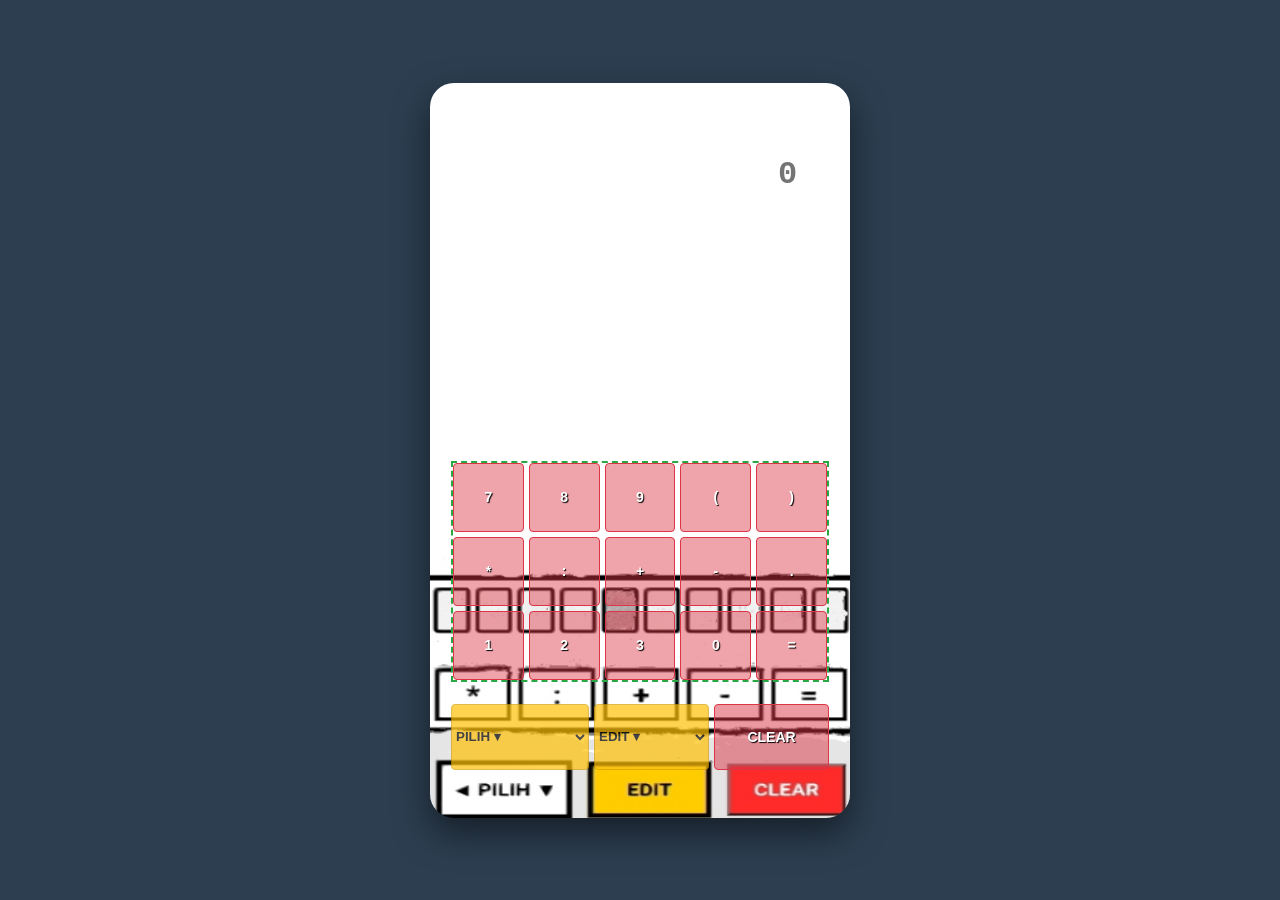
==== index.html @ f22e49b4 "Update index.html" ====
<!DOCTYPE html>
<html lang="id">
<head>
    <meta charset="UTF-8">
    <meta name="viewport" content="width=device-width, initial-scale=1.0">
    <title>Kalkulator Kustom Pas Gambar</title>
    <!-- Library Math.js untuk pemrosesan turunan rumus matematika -->
    <script src="https://cloudflare.com"></script>
    <style>
        * { box-sizing: border-box; margin: 0; padding: 0; }
        
        body { 
            font-family: Arial, sans-serif;
            background-color: #2c3e50; 
            display: flex;
            justify-content: center;
            align-items: center;
            min-height: 100vh;
            padding: 10px;
        }

        /* Wadah Utama Kalkulator - Mengunci Ukuran Gambar agar Stabil */
        .calculator-frame { 
            position: relative;
            width: 100%;
            max-width: 420px; 
            aspect-ratio: 4 / 7; 
            background-image: url('Folder/gambar/bodykal.jpg'); 
            background-size: 100% 100%;
            background-position: center;
            background-repeat: no-repeat;
            border-radius: 24px;
            box-shadow: 0 15px 35px rgba(0,0,0,0.5);
            overflow: hidden;
        }

        /* LAYAR DIGITAL TRANSPARAN (Warna biru dihilangkan, menyatu dengan layar gambar) */
        .screen-overlay { 
            position: absolute;
            top: 5.5%;  /* Sesuaikan persen ini jika teks angka kurang naik/turun */
            left: 9%;   /* Sesuaikan persen ini jika teks angka kurang geser kiri/kanan */
            width: 82%;      
            height: 14%;     
            background: transparent; /* Layar buatan hilang, menggunakan layar gambar asli */
            padding: 15px;
            display: flex;
            align-items: center;
            border: none; /* Menghapus garis bingkai buatan */
        }
        
        .display-input {
            width: 100%;
            border: none;
            background: transparent;
            font-family: 'Courier New', monospace;
            font-size: 32px; 
            font-weight: bold;
            text-align: right;
            color: #333; /* Warna teks gelap agar terbaca di layar putih gambar */
            outline: none;
        }

        /* AREA GRID TOMBOL KOTAK HITAM (Disesuaikan agar turun pas ke area tombol gambar) */
        .buttons-grid-overlay {
            position: absolute;
            top: 51.5%; /* Menggeser area tombol agar pas dengan kotak hitam di gambar */
            left: 5%;        
            width: 90%;      
            height: 30%;     
            display: grid;
            grid-template-columns: repeat(5, 1fr); 
            gap: 5px;        
            border: 2px dashed #28a745; /* Garis pandu hijau luar */
        }

        /* AREA 3 TOMBOL MENU UTAMA DI PALING BAWAH (Pilih, Edit, Clear) */
        .bottom-menu-overlay {
            position: absolute;
            top: 84.5%; /* Menyelaraskan dengan tombol PILIH/EDIT/CLEAR di gambar */
            left: 5%;
            width: 90%;
            height: 9%;
            display: grid;
            grid-template-columns: 1.2fr 1fr 1fr; 
            gap: 5px;
        }

        /* Gaya Tombol Warna Merah Pembantu Koreksi */
        .invisible-btn {
            background: rgba(220, 53, 69, 0.45); 
            border: 1px solid #dc3545;
            border-radius: 4px;
            cursor: pointer;
            outline: none;
            color: white;
            font-size: 14px;
            font-weight: bold;
            display: flex;
            justify-content: center;
            align-items: center;
            text-shadow: 1px 1px 1px #000;
        }
        .invisible-btn:active { background: rgba(220, 53, 69, 0.75); }

        /* Gaya Khusus Dropdown Menu Kuning Pembantu Koreksi */
        .dropdown-wrapper {
            position: relative;
            width: 100%;
            height: 100%;
        }
        .dropdown-wrapper select {
            position: absolute;
            top: 0; left: 0; width: 100%; height: 100%;
            opacity: 0.7; 
            background: #ffc107;
            border: 1px solid #d39e00;
            font-weight: bold;
            cursor: pointer;
            border-radius: 4px;
        }
    </style>
</head>
<body>

<div class="calculator-frame">
    
    <!-- Layar Digital Transparan -->
    <div class="screen-overlay">
        <input type="text" id="mainDisplay" class="display-input" placeholder="0" readonly>
    </div>

    <!-- Kisi Tombol 3 Baris Atas Gambar -->
    <div class="buttons-grid-overlay">
        <!-- Baris Fisik 1 -->
        <button class="invisible-btn" onclick="tekanKunci('7')">7</button>
        <button class="invisible-btn" onclick="tekanKunci('8')">8</button>
        <button class="invisible-btn" onclick="tekanKunci('9')">9</button>
        <button class="invisible-btn" onclick="tekanKunci('(')">(</button>
        <button class="invisible-btn" onclick="tekanKunci(')')">)</button>

        <!-- Baris Fisik 2 -->
        <button class="invisible-btn" onclick="tekanKunci('*')">*</button>
        <button class="invisible-btn" onclick="tekanKunci('/')">:</button>
        <button class="invisible-btn" onclick="tekanKunci('+')">+</button>
        <button class="invisible-btn" onclick="tekanKunci('-')">-</button>
        <button class="invisible-btn" onclick="tekanKunci('.')">.</button>

        <!-- Baris Fisik 3 -->
        <button class="invisible-btn" onclick="tekanKunci('1')">1</button>
        <button class="invisible-btn" onclick="tekanKunci('2')">2</button>
        <button class="invisible-btn" onclick="tekanKunci('3')">3</button>
        <button class="invisible-btn" onclick="tekanKunci('0')">0</button>
        <button class="invisible-btn" onclick="hitungSamaDengan()">=</button>
    </div>

    <!-- Area Menu Bawah (PILIH, EDIT, CLEAR) -->
    <div class="bottom-menu-overlay">
        
        <!-- Dropdown Pilih Anak -->
        <div class="dropdown-wrapper">
            <select id="pilihAnak" onchange="inputDropdown(this.value, 'anak')">
                <option value="">PILIH ▾</option>
                <option value="x">x</option>
                <option value="a">a</option>
                <option value="b">b</option>
                <option value="c">c</option>
                <option value="d">d</option>
                <option value="g">g</option>
            </select>
        </div>

        <!-- Dropdown Edit (Simbol Khusus & Rekam) -->
        <div class="dropdown-wrapper">
            <select id="pilihSimbol" onchange="inputDropdown(this.value, 'simbol')">
                <option value="">EDIT ▾</option>
                <option value="[">[</option>
                <option value="]">]</option>
                <option value="^">^</option>
                <option value="%">%</option>
                <option value="Σ">Σ</option>
                <option value="RKM_ON">🔴 Rekam ON</option>
                <option value="RKM_OFF">⚪ Rekam OFF</option>
                <option value="LIHAT_RWT">📜 Riwayat</option>
            </select>
        </div>

        <!-- Tombol Clear -->
        <button class="invisible-btn" style="background: rgba(220,53,69,0.5);" onclick="hapusLayar()">CLEAR</button>

    </div>
</div>

<script>
    const display = document.getElementById('mainDisplay');
    let rekamStatus = true; 
    let riwayatMemori = [];
    let riwayatIndeks = 0;

    function tekanKunci(karakter) {
        if (display.getAttribute('data-hasil') === 'true') {
            display.value = '';
            display.removeAttribute('data-hasil');
        }
        if (display.value === "0") display.value = "";
        display.value += karakter;
        
        if (rekamStatus && !riwayatMemori.includes(display.value)) {
            riwayatMemori.push(display.value);
        }
    }

    function inputDropdown(val, tipe) {
        if (!val) return;

        if (val === "RKM_ON") {
            rekamStatus = true;
        } else if (val === "RKM_OFF") {
            rekamStatus = false;
        } else if (val === "LIHAT_RWT") {
            muatRiwayatCepat();
        } else {
            let nilaiReal = val;
            if (val === '[') nilaiReal = '(';
            if (val === ']') nilaiReal = ')';
            
            if (display.value === "0") display.value = "";
            display.value += nilaiReal;
            
            if (rekamStatus && !riwayatMemori.includes(display.value)) {
                riwayatMemori.push(display.value);
            }
        }
        document.getElementById(tipe === 'anak' ? 'pilihAnak' : 'pilihSimbol').selectedIndex = 0;
    }

    function muatRiwayatCepat() {
        if (riwayatMemori.length === 0) return;
        display.value = riwayatMemori[riwayatIndeks];
        display.removeAttribute('data-hasil');
        riwayatIndeks = (riwayatIndeks + 1) % riwayatMemori.length;
    }

    function hapusLayar() {
        display.value = "0";
        display.removeAttribute('data-hasil');
    }

    function hitungSamaDengan() {
        const rumus = display.value;
        if (!rumus || rumus === "0") return;
        try {
            const hasilTurunan = math.derivative(rumus, 'x');
            display.value = hasilTurunan.toString();
            display.setAttribute('data-hasil', 'true');
        } catch (err) {
            display.value = "Error";
            display.setAttribute('data-hasil', 'true');
        }
    }
</script>
</body>
</html>
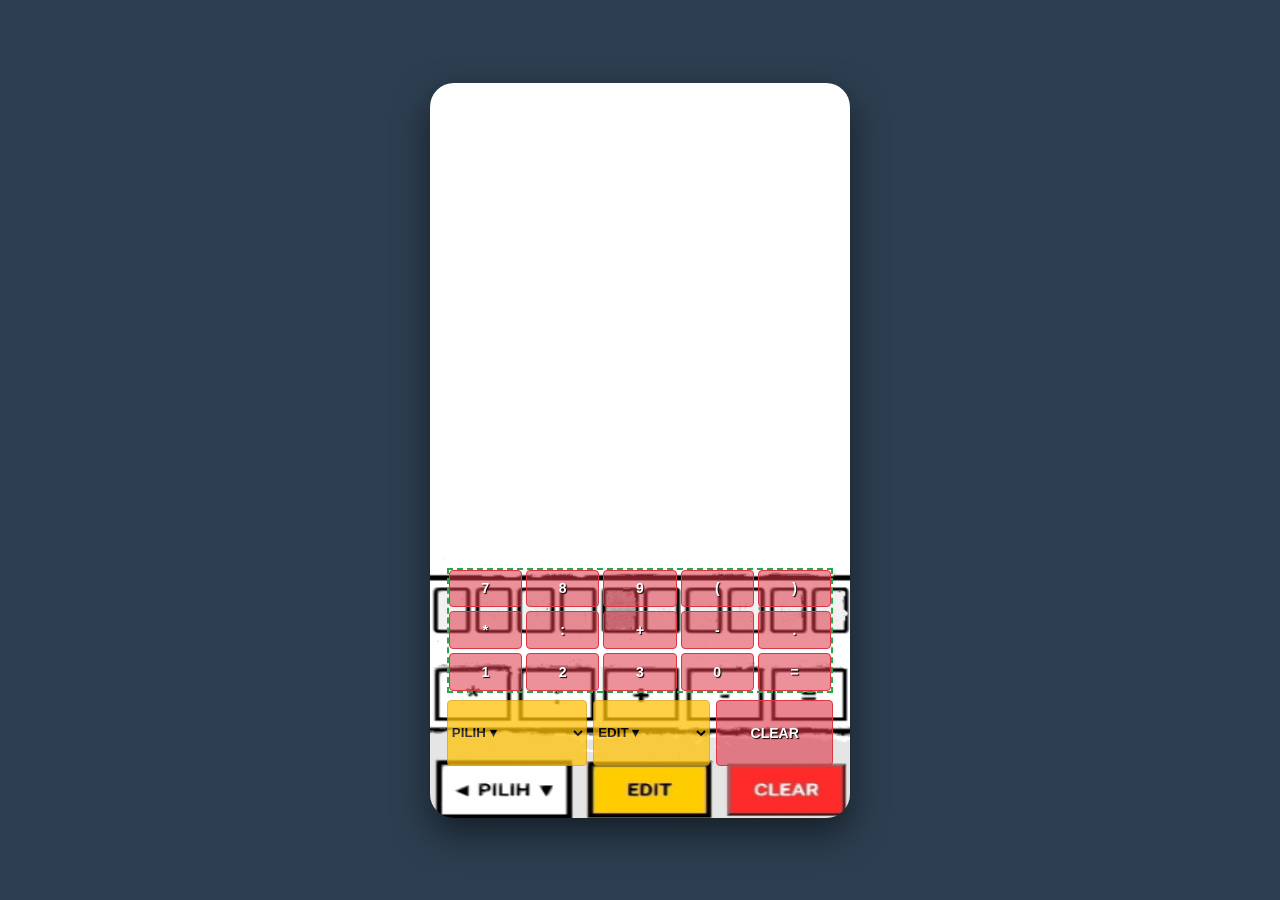
==== commit 7115dbd0: "Update index.html" ====
--- a/index.html
+++ b/index.html
@@ -34,18 +34,18 @@
             overflow: hidden;
         }
 
-        /* LAYAR DIGITAL TRANSPARAN (Warna biru dihilangkan, menyatu dengan layar gambar) */
+        /* LAYAR DIGITAL TRANSPARAN (Tanpa latar warna, tanpa angka nol bawaan) */
         .screen-overlay { 
             position: absolute;
-            top: 5.5%;  /* Sesuaikan persen ini jika teks angka kurang naik/turun */
-            left: 9%;   /* Sesuaikan persen ini jika teks angka kurang geser kiri/kanan */
+            top: 5.5%;  /* Geser naik turun posisi teks di dalam layar gambar */
+            left: 9%;   
             width: 82%;      
             height: 14%;     
-            background: transparent; /* Layar buatan hilang, menggunakan layar gambar asli */
+            background: transparent; 
             padding: 15px;
             display: flex;
             align-items: center;
-            border: none; /* Menghapus garis bingkai buatan */
+            border: none; 
         }
         
         .display-input {
@@ -56,38 +56,38 @@
             font-size: 32px; 
             font-weight: bold;
             text-align: right;
-            color: #333; /* Warna teks gelap agar terbaca di layar putih gambar */
+            color: #333; 
             outline: none;
         }
 
-        /* AREA GRID TOMBOL KOTAK HITAM (Disesuaikan agar turun pas ke area tombol gambar) */
+        /* PERBAIKAN GRID: Diberi margin-top besar agar terdorong pas ke area tombol hitam gambar */
         .buttons-grid-overlay {
             position: absolute;
-            top: 51.5%; /* Menggeser area tombol agar pas dengan kotak hitam di gambar */
-            left: 5%;        
-            width: 90%;      
-            height: 30%;     
+            top: 66%; /* Menurunkan drastis posisi tombol merah agar masuk ke tombol hitam gambar */
+            left: 4%;        
+            width: 92%;      
+            height: 17%; /* Menyesuaikan tinggi area 3 baris tombol hitam gambar */     
             display: grid;
             grid-template-columns: repeat(5, 1fr); 
-            gap: 5px;        
+            gap: 4px;        
             border: 2px dashed #28a745; /* Garis pandu hijau luar */
         }
 
         /* AREA 3 TOMBOL MENU UTAMA DI PALING BAWAH (Pilih, Edit, Clear) */
         .bottom-menu-overlay {
             position: absolute;
-            top: 84.5%; /* Menyelaraskan dengan tombol PILIH/EDIT/CLEAR di gambar */
-            left: 5%;
-            width: 90%;
+            top: 84%; /* Disesuaikan agar pas menimpa tombol kuning PILIH, EDIT, CLEAR */
+            left: 4%;
+            width: 92%;
             height: 9%;
             display: grid;
             grid-template-columns: 1.2fr 1fr 1fr; 
-            gap: 5px;
+            gap: 6px;
         }
 
         /* Gaya Tombol Warna Merah Pembantu Koreksi */
         .invisible-btn {
-            background: rgba(220, 53, 69, 0.45); 
+            background: rgba(220, 53, 69, 0.55); 
             border: 1px solid #dc3545;
             border-radius: 4px;
             cursor: pointer;
@@ -100,7 +100,7 @@
             align-items: center;
             text-shadow: 1px 1px 1px #000;
         }
-        .invisible-btn:active { background: rgba(220, 53, 69, 0.75); }
+        .invisible-btn:active { background: rgba(220, 53, 69, 0.85); }
 
         /* Gaya Khusus Dropdown Menu Kuning Pembantu Koreksi */
         .dropdown-wrapper {
@@ -111,7 +111,7 @@
         .dropdown-wrapper select {
             position: absolute;
             top: 0; left: 0; width: 100%; height: 100%;
-            opacity: 0.7; 
+            opacity: 0.75; 
             background: #ffc107;
             border: 1px solid #d39e00;
             font-weight: bold;
@@ -126,26 +126,27 @@
     
     <!-- Layar Digital Transparan -->
     <div class="screen-overlay">
-        <input type="text" id="mainDisplay" class="display-input" placeholder="0" readonly>
+        <!-- Placeholder dikosongkan agar tidak memunculkan angka nol di awal -->
+        <input type="text" id="mainDisplay" class="display-input" placeholder="" readonly>
     </div>
 
     <!-- Kisi Tombol 3 Baris Atas Gambar -->
     <div class="buttons-grid-overlay">
-        <!-- Baris Fisik 1 -->
+        <!-- Baris Fisik 1 (Menimpa kotak kosong paling atas di gambar) -->
         <button class="invisible-btn" onclick="tekanKunci('7')">7</button>
         <button class="invisible-btn" onclick="tekanKunci('8')">8</button>
         <button class="invisible-btn" onclick="tekanKunci('9')">9</button>
         <button class="invisible-btn" onclick="tekanKunci('(')">(</button>
         <button class="invisible-btn" onclick="tekanKunci(')')">)</button>
 
-        <!-- Baris Fisik 2 -->
+        <!-- Baris Fisik 2 (Menimpa kotak bertanda *, :, +, - di gambar) -->
         <button class="invisible-btn" onclick="tekanKunci('*')">*</button>
         <button class="invisible-btn" onclick="tekanKunci('/')">:</button>
         <button class="invisible-btn" onclick="tekanKunci('+')">+</button>
         <button class="invisible-btn" onclick="tekanKunci('-')">-</button>
         <button class="invisible-btn" onclick="tekanKunci('.')">.</button>
 
-        <!-- Baris Fisik 3 -->
+        <!-- Baris Fisik 3 (Menimpa kotak angka 1, 2, 3, 0, = di gambar) -->
         <button class="invisible-btn" onclick="tekanKunci('1')">1</button>
         <button class="invisible-btn" onclick="tekanKunci('2')">2</button>
         <button class="invisible-btn" onclick="tekanKunci('3')">3</button>
@@ -185,7 +186,7 @@
         </div>
 
         <!-- Tombol Clear -->
-        <button class="invisible-btn" style="background: rgba(220,53,69,0.5);" onclick="hapusLayar()">CLEAR</button>
+        <button class="invisible-btn" style="background: rgba(220,53,69,0.6);" onclick="hapusLayar()">CLEAR</button>
 
     </div>
 </div>
@@ -201,7 +202,6 @@
             display.value = '';
             display.removeAttribute('data-hasil');
         }
-        if (display.value === "0") display.value = "";
         display.value += karakter;
         
         if (rekamStatus && !riwayatMemori.includes(display.value)) {
@@ -223,7 +223,6 @@
             if (val === '[') nilaiReal = '(';
             if (val === ']') nilaiReal = ')';
             
-            if (display.value === "0") display.value = "";
             display.value += nilaiReal;
             
             if (rekamStatus && !riwayatMemori.includes(display.value)) {
@@ -241,13 +240,13 @@
     }
 
     function hapusLayar() {
-        display.value = "0";
+        display.value = "";
         display.removeAttribute('data-hasil');
     }
 
     function hitungSamaDengan() {
         const rumus = display.value;
-        if (!rumus || rumus === "0") return;
+        if (!rumus) return;
         try {
             const hasilTurunan = math.derivative(rumus, 'x');
             display.value = hasilTurunan.toString();
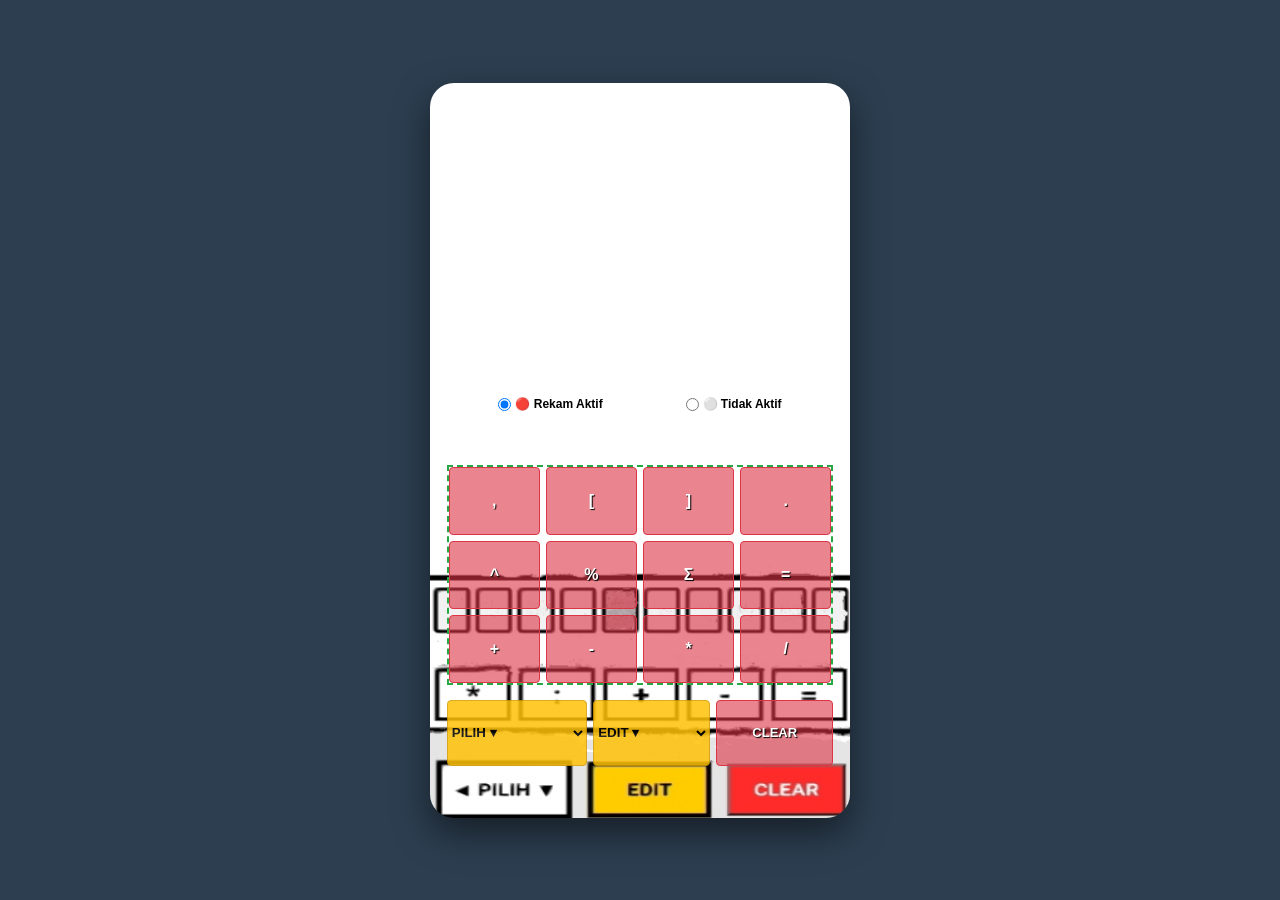
==== commit 0898687f: "Update index.html" ====
--- a/index.html
+++ b/index.html
@@ -3,9 +3,7 @@
 <head>
     <meta charset="UTF-8">
     <meta name="viewport" content="width=device-width, initial-scale=1.0">
-    <title>Kalkulator Kustom Pas Gambar</title>
-    <!-- Library Math.js untuk pemrosesan turunan rumus matematika -->
-    <script src="https://cloudflare.com"></script>
+    <title>Kalkulator Kustom Rumus Logika</title>
     <style>
         * { box-sizing: border-box; margin: 0; padding: 0; }
         
@@ -19,7 +17,7 @@
             padding: 10px;
         }
 
-        /* Wadah Utama Kalkulator - Mengunci Ukuran Gambar agar Stabil */
+        /* Wadah Utama Kalkulator - Mengunci Ukuran Gambar */
         .calculator-frame { 
             position: relative;
             width: 100%;
@@ -34,10 +32,10 @@
             overflow: hidden;
         }
 
-        /* LAYAR DIGITAL TRANSPARAN (Tanpa latar warna, tanpa angka nol bawaan) */
+        /* LAYAR DIGITAL TRANSPARAN (Tanpa angka nol bawaan) */
         .screen-overlay { 
             position: absolute;
-            top: 5.5%;  /* Geser naik turun posisi teks di dalam layar gambar */
+            top: 5.5%;  
             left: 9%;   
             width: 82%;      
             height: 14%;     
@@ -60,23 +58,39 @@
             outline: none;
         }
 
-        /* PERBAIKAN GRID: Diberi margin-top besar agar terdorong pas ke area tombol hitam gambar */
+        /* LOGIKA RADIO RECORD (Ditempatkan di ruang kosong tengah gambar) */
+        .record-panel {
+            position: absolute;
+            top: 42%;
+            left: 5%;
+            width: 90%;
+            display: flex;
+            justify-content: space-around;
+            background: rgba(255, 255, 255, 0.8);
+            padding: 6px;
+            border-radius: 6px;
+            font-size: 12px;
+            font-weight: bold;
+        }
+        .record-panel label { cursor: pointer; display: flex; align-items: center; gap: 4px; }
+
+        /* AREA GRID 3 BARIS TOMBOL FISIK (Hanya berisi Simbol Anak sesuai chat pertama Anda) */
         .buttons-grid-overlay {
             position: absolute;
-            top: 66%; /* Menurunkan drastis posisi tombol merah agar masuk ke tombol hitam gambar */
+            top: 52%; 
             left: 4%;        
             width: 92%;      
-            height: 17%; /* Menyesuaikan tinggi area 3 baris tombol hitam gambar */     
+            height: 30%;     
             display: grid;
-            grid-template-columns: repeat(5, 1fr); 
-            gap: 4px;        
-            border: 2px dashed #28a745; /* Garis pandu hijau luar */
-        }
-
-        /* AREA 3 TOMBOL MENU UTAMA DI PALING BAWAH (Pilih, Edit, Clear) */
+            grid-template-columns: repeat(4, 1fr); /* Diatur 4 kolom agar pas kotak gambar */
+            gap: 6px;        
+            border: 2px dashed #28a745; 
+        }
+
+        /* AREA 3 TOMBOL MENU UTAMA DI PALING BAWAH */
         .bottom-menu-overlay {
             position: absolute;
-            top: 84%; /* Disesuaikan agar pas menimpa tombol kuning PILIH, EDIT, CLEAR */
+            top: 84%; 
             left: 4%;
             width: 92%;
             height: 9%;
@@ -87,20 +101,20 @@
 
         /* Gaya Tombol Warna Merah Pembantu Koreksi */
         .invisible-btn {
-            background: rgba(220, 53, 69, 0.55); 
+            background: rgba(220, 53, 69, 0.6); 
             border: 1px solid #dc3545;
             border-radius: 4px;
             cursor: pointer;
             outline: none;
             color: white;
-            font-size: 14px;
+            font-size: 16px;
             font-weight: bold;
             display: flex;
             justify-content: center;
             align-items: center;
             text-shadow: 1px 1px 1px #000;
         }
-        .invisible-btn:active { background: rgba(220, 53, 69, 0.85); }
+        .invisible-btn:active { background: rgba(220, 53, 69, 0.9); }
 
         /* Gaya Khusus Dropdown Menu Kuning Pembantu Koreksi */
         .dropdown-wrapper {
@@ -111,7 +125,7 @@
         .dropdown-wrapper select {
             position: absolute;
             top: 0; left: 0; width: 100%; height: 100%;
-            opacity: 0.75; 
+            opacity: 0.85; 
             background: #ffc107;
             border: 1px solid #d39e00;
             font-weight: bold;
@@ -126,135 +140,128 @@
     
     <!-- Layar Digital Transparan -->
     <div class="screen-overlay">
-        <!-- Placeholder dikosongkan agar tidak memunculkan angka nol di awal -->
         <input type="text" id="mainDisplay" class="display-input" placeholder="" readonly>
     </div>
 
-    <!-- Kisi Tombol 3 Baris Atas Gambar -->
+    <!-- Panel Radio Rekam Aktif / Tidak -->
+    <div class="record-panel">
+        <label><input type="radio" name="rekamLogika" id="rekamOn" checked> 🔴 Rekam Aktif</label>
+        <label><input type="radio" name="rekamLogika" id="rekamOff"> ⚪ Tidak Aktif</label>
+    </div>
+
+    <!-- Jajaran Tombol Fisik Gambar (Hanya berisi Simbol Anak Anda) -->
     <div class="buttons-grid-overlay">
-        <!-- Baris Fisik 1 (Menimpa kotak kosong paling atas di gambar) -->
-        <button class="invisible-btn" onclick="tekanKunci('7')">7</button>
-        <button class="invisible-btn" onclick="tekanKunci('8')">8</button>
-        <button class="invisible-btn" onclick="tekanKunci('9')">9</button>
-        <button class="invisible-btn" onclick="tekanKunci('(')">(</button>
-        <button class="invisible-btn" onclick="tekanKunci(')')">)</button>
-
-        <!-- Baris Fisik 2 (Menimpa kotak bertanda *, :, +, - di gambar) -->
-        <button class="invisible-btn" onclick="tekanKunci('*')">*</button>
-        <button class="invisible-btn" onclick="tekanKunci('/')">:</button>
+        <!-- Baris Fisik 1 -->
+        <button class="invisible-btn" onclick="tekanKunci(',')">,</button>
+        <button class="invisible-btn" onclick="tekanKunci('[')">[</button>
+        <button class="invisible-btn" onclick="tekanKunci(']')">]</button>
+        <button class="invisible-btn" onclick="tekanKunci('.')">.</button>
+
+        <!-- Baris Fisik 2 -->
+        <button class="invisible-btn" onclick="tekanKunci('^')">^</button>
+        <button class="invisible-btn" onclick="tekanKunci('%')">%</button>
+        <button class="invisible-btn" onclick="tekanKunci('Σ')">Σ</button>
+        <button class="invisible-btn" onclick="tekanKunci('=')">=</button>
+
+        <!-- Baris Fisik 3 (Kosong/Bisa diisi operator tambahan jika dibutuhkan nanti) -->
         <button class="invisible-btn" onclick="tekanKunci('+')">+</button>
         <button class="invisible-btn" onclick="tekanKunci('-')">-</button>
-        <button class="invisible-btn" onclick="tekanKunci('.')">.</button>
-
-        <!-- Baris Fisik 3 (Menimpa kotak angka 1, 2, 3, 0, = di gambar) -->
-        <button class="invisible-btn" onclick="tekanKunci('1')">1</button>
-        <button class="invisible-btn" onclick="tekanKunci('2')">2</button>
-        <button class="invisible-btn" onclick="tekanKunci('3')">3</button>
-        <button class="invisible-btn" onclick="tekanKunci('0')">0</button>
-        <button class="invisible-btn" onclick="hitungSamaDengan()">=</button>
+        <button class="invisible-btn" onclick="tekanKunci('*')">*</button>
+        <button class="invisible-btn" onclick="tekanKunci('/')">/</button>
     </div>
 
     <!-- Area Menu Bawah (PILIH, EDIT, CLEAR) -->
     <div class="bottom-menu-overlay">
         
-        <!-- Dropdown Pilih Anak -->
+        <!-- Dropdown PILIH (Berisi Daftar Variabel Anak Aktif) -->
         <div class="dropdown-wrapper">
             <select id="pilihAnak" onchange="inputDropdown(this.value, 'anak')">
                 <option value="">PILIH ▾</option>
-                <option value="x">x</option>
-                <option value="a">a</option>
-                <option value="b">b</option>
-                <option value="c">c</option>
-                <option value="d">d</option>
-                <option value="g">g</option>
+                <option value="Variabel A">Anak A</option>
+                <option value="Variabel B">Anak B</option>
+                <option value="Variabel C">Anak C</option>
+                <option value="Variabel D">Anak D</option>
+                <option value="Variabel G">Anak G</option>
             </select>
         </div>
 
-        <!-- Dropdown Edit (Simbol Khusus & Rekam) -->
+        <!-- Dropdown EDIT (Berisi Riwayat Aktivitas & Simbol) -->
         <div class="dropdown-wrapper">
             <select id="pilihSimbol" onchange="inputDropdown(this.value, 'simbol')">
                 <option value="">EDIT ▾</option>
-                <option value="[">[</option>
-                <option value="]">]</option>
-                <option value="^">^</option>
-                <option value="%">%</option>
-                <option value="Σ">Σ</option>
-                <option value="RKM_ON">🔴 Rekam ON</option>
-                <option value="RKM_OFF">⚪ Rekam OFF</option>
-                <option value="LIHAT_RWT">📜 Riwayat</option>
+                <!-- Bagian Riwayat internal di dalam dropdown -->
+                <optgroup label="--- RIWAYAT RUMUS ---" id="riwayatGroup">
+                    <option value="">(Belum ada riwayat)</option>
+                </optgroup>
+                <optgroup label="--- SIMBOL LAIN ---">
+                    <option value="[">[</option>
+                    <option value="]">]</option>
+                    <option value="=">=</option>
+                </optgroup>
             </select>
         </div>
 
-        <!-- Tombol Clear -->
-        <button class="invisible-btn" style="background: rgba(220,53,69,0.6);" onclick="hapusLayar()">CLEAR</button>
+        <!-- Tombol Clear (Hanya membersihkan layar lokal, tidak menghapus riwayat) -->
+        <button class="invisible-btn" style="background: rgba(220,53,69,0.6); font-size: 13px;" onclick="hapusLayar()">CLEAR</button>
 
     </div>
 </div>
 
 <script>
     const display = document.getElementById('mainDisplay');
-    let rekamStatus = true; 
+    const rekamOn = document.getElementById('rekamOn');
+    const riwayatGroup = document.getElementById('riwayatGroup');
+    
     let riwayatMemori = [];
-    let riwayatIndeks = 0;
 
     function tekanKunci(karakter) {
-        if (display.getAttribute('data-hasil') === 'true') {
-            display.value = '';
-            display.removeAttribute('data-hasil');
-        }
         display.value += karakter;
-        
-        if (rekamStatus && !riwayatMemori.includes(display.value)) {
-            riwayatMemori.push(display.value);
-        }
+        checkDanSimpanRiwayat();
     }
 
     function inputDropdown(val, tipe) {
         if (!val) return;
 
-        if (val === "RKM_ON") {
-            rekamStatus = true;
-        } else if (val === "RKM_OFF") {
-            rekamStatus = false;
-        } else if (val === "LIHAT_RWT") {
-            muatRiwayatCepat();
+        // Jika yang dipilih adalah data dari panggulan riwayat rumus
+        if (tipe === 'simbol' && riwayatMemori.includes(val)) {
+            display.value = val;
         } else {
-            let nilaiReal = val;
-            if (val === '[') nilaiReal = '(';
-            if (val === ']') nilaiReal = ')';
-            
-            display.value += nilaiReal;
-            
-            if (rekamStatus && !riwayatMemori.includes(display.value)) {
+            // Memasukkan teks variabel anak atau simbol ke layar
+            display.value += val;
+            checkDanSimpanRiwayat();
+        }
+
+        // Reset tampilan dropdown ke teks utama
+        document.getElementById(tipe === 'anak' ? 'pilihAnak' : 'pilihSimbol').selectedIndex = 0;
+    }
+
+    function checkDanSimpanRiwayat() {
+        // Jika Radio "Rekam Aktif" dicentang, masukkan ke dalam memori riwayat dropdown
+        if (rekamOn.checked && display.value.trim() !== "") {
+            if (!riwayatMemori.includes(display.value)) {
                 riwayatMemori.push(display.value);
+                
+                // Perbarui isi list di dalam dropdown EDIT secara langsung
+                perbaruiTampilanRiwayat();
             }
         }
-        document.getElementById(tipe === 'anak' ? 'pilihAnak' : 'pilihSimbol').selectedIndex = 0;
-    }
-
-    function muatRiwayatCepat() {
-        if (riwayatMemori.length === 0) return;
-        display.value = riwayatMemori[riwayatIndeks];
-        display.removeAttribute('data-hasil');
-        riwayatIndeks = (riwayatIndeks + 1) % riwayatMemori.length;
+    }
+
+    function perbaruiTampilanRiwayat() {
+        // Bersihkan daftar lama di dalam optgroup riwayat
+        riwayatGroup.innerHTML = "";
+        
+        // Masukkan semua daftar memori rumus terbaru
+        riwayatMemori.forEach(rumus => {
+            let opt = document.createElement('option');
+            opt.value = rumus;
+            opt.text = rumus;
+            riwayatGroup.appendChild(opt);
+        });
     }
 
     function hapusLayar() {
         display.value = "";
-        display.removeAttribute('data-hasil');
-    }
-
-    function hitungSamaDengan() {
-        const rumus = display.value;
-        if (!rumus) return;
-        try {
-            const hasilTurunan = math.derivative(rumus, 'x');
-            display.value = hasilTurunan.toString();
-            display.setAttribute('data-hasil', 'true');
-        } catch (err) {
-            display.value = "Error";
-            display.setAttribute('data-hasil', 'true');
-        }
     }
 </script>
 </body>
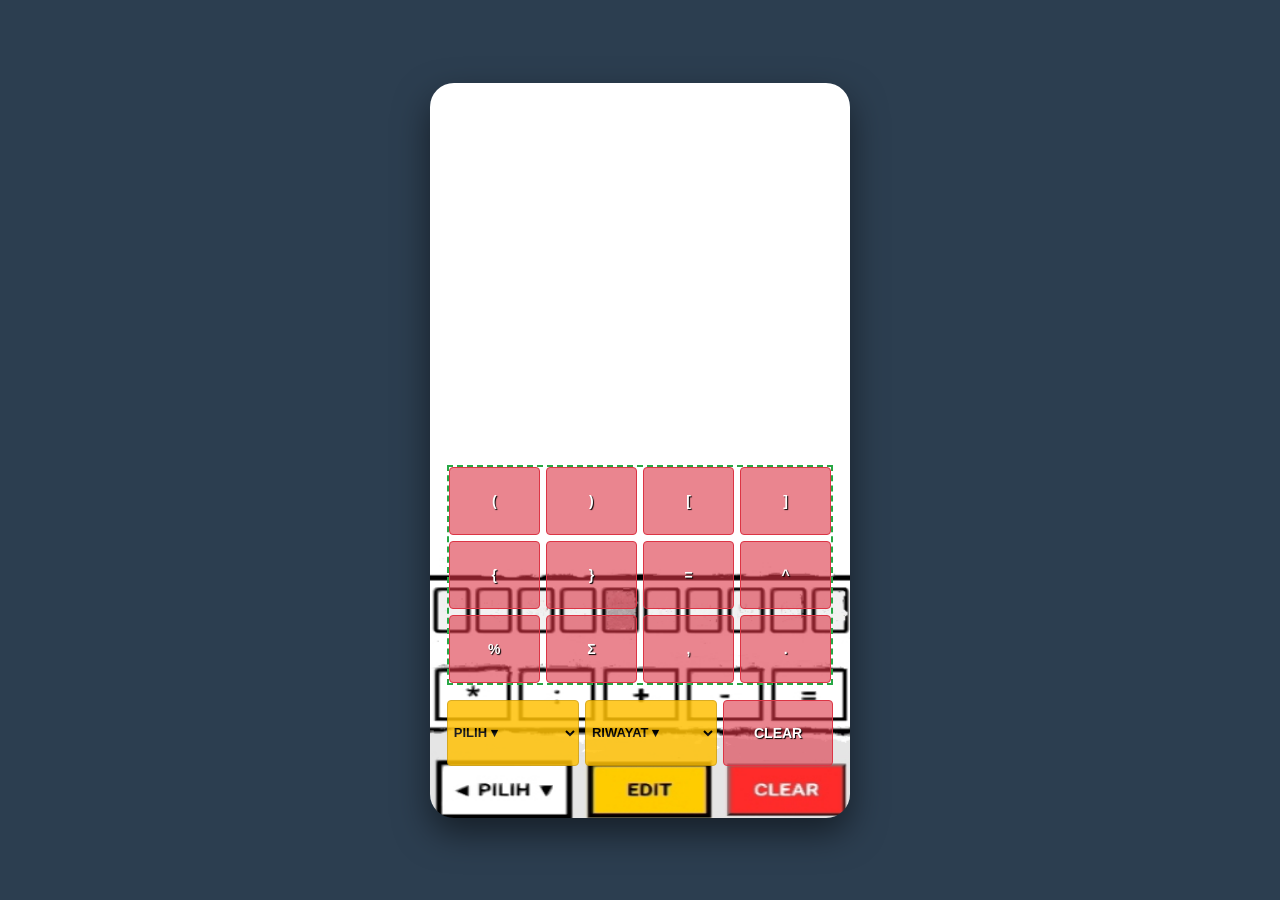
==== commit 7b5da670: "Update index.html" ====
--- a/index.html
+++ b/index.html
@@ -3,7 +3,7 @@
 <head>
     <meta charset="UTF-8">
     <meta name="viewport" content="width=device-width, initial-scale=1.0">
-    <title>Kalkulator Kustom Rumus Logika</title>
+    <title>Kalkulator Kustom Rumus Logika Resmi</title>
     <style>
         * { box-sizing: border-box; margin: 0; padding: 0; }
         
@@ -32,7 +32,7 @@
             overflow: hidden;
         }
 
-        /* LAYAR DIGITAL TRANSPARAN (Tanpa angka nol bawaan) */
+        /* LAYAR DIGITAL TRANSPARAN */
         .screen-overlay { 
             position: absolute;
             top: 5.5%;  
@@ -51,30 +51,14 @@
             border: none;
             background: transparent;
             font-family: 'Courier New', monospace;
-            font-size: 32px; 
+            font-size: 28px; 
             font-weight: bold;
             text-align: right;
             color: #333; 
             outline: none;
         }
 
-        /* LOGIKA RADIO RECORD (Ditempatkan di ruang kosong tengah gambar) */
-        .record-panel {
-            position: absolute;
-            top: 42%;
-            left: 5%;
-            width: 90%;
-            display: flex;
-            justify-content: space-around;
-            background: rgba(255, 255, 255, 0.8);
-            padding: 6px;
-            border-radius: 6px;
-            font-size: 12px;
-            font-weight: bold;
-        }
-        .record-panel label { cursor: pointer; display: flex; align-items: center; gap: 4px; }
-
-        /* AREA GRID 3 BARIS TOMBOL FISIK (Hanya berisi Simbol Anak sesuai chat pertama Anda) */
+        /* AREA GRID 3 BARIS TOMBOL FISIK */
         .buttons-grid-overlay {
             position: absolute;
             top: 52%; 
@@ -82,12 +66,12 @@
             width: 92%;      
             height: 30%;     
             display: grid;
-            grid-template-columns: repeat(4, 1fr); /* Diatur 4 kolom agar pas kotak gambar */
+            grid-template-columns: repeat(4, 1fr); 
             gap: 6px;        
-            border: 2px dashed #28a745; 
-        }
-
-        /* AREA 3 TOMBOL MENU UTAMA DI PALING BAWAH */
+            border: 2px dashed #28a745; /* Garis pandu hijau untuk edit posisi */
+        }
+
+        /* AREA 3 TOMBOL MENU UTAMA DI PALING BAWAH (PILIH, RIWAYAT, CLEAR) */
         .bottom-menu-overlay {
             position: absolute;
             top: 84%; 
@@ -95,7 +79,7 @@
             width: 92%;
             height: 9%;
             display: grid;
-            grid-template-columns: 1.2fr 1fr 1fr; 
+            grid-template-columns: 1.2fr 1.2fr 1fr; 
             gap: 6px;
         }
 
@@ -107,7 +91,7 @@
             cursor: pointer;
             outline: none;
             color: white;
-            font-size: 16px;
+            font-size: 14px;
             font-weight: bold;
             display: flex;
             justify-content: center;
@@ -131,6 +115,8 @@
             font-weight: bold;
             cursor: pointer;
             border-radius: 4px;
+            font-size: 13px;
+            padding-left: 2px;
         }
     </style>
 </head>
@@ -143,120 +129,149 @@
         <input type="text" id="mainDisplay" class="display-input" placeholder="" readonly>
     </div>
 
-    <!-- Panel Radio Rekam Aktif / Tidak -->
-    <div class="record-panel">
-        <label><input type="radio" name="rekamLogika" id="rekamOn" checked> 🔴 Rekam Aktif</label>
-        <label><input type="radio" name="rekamLogika" id="rekamOff"> ⚪ Tidak Aktif</label>
-    </div>
-
-    <!-- Jajaran Tombol Fisik Gambar (Hanya berisi Simbol Anak Anda) -->
+    <!-- Jajaran Tombol Fisik Cepat di Atas Gambar (Hanya Simbol Anak) -->
     <div class="buttons-grid-overlay">
-        <!-- Baris Fisik 1 -->
-        <button class="invisible-btn" onclick="tekanKunci(',')">,</button>
+        <!-- Baris 1 -->
+        <button class="invisible-btn" onclick="tekanKunci('(')">(</button>
+        <button class="invisible-btn" onclick="tekanKunci(')')">)</button>
         <button class="invisible-btn" onclick="tekanKunci('[')">[</button>
         <button class="invisible-btn" onclick="tekanKunci(']')">]</button>
-        <button class="invisible-btn" onclick="tekanKunci('.')">.</button>
-
-        <!-- Baris Fisik 2 -->
+
+        <!-- Baris 2 -->
+        <button class="invisible-btn" onclick="tekanKunci('{')">{</button>
+        <button class="invisible-btn" onclick="tekanKunci('}')">}</button>
+        <button class="invisible-btn" onclick="tekanKunci('=')">=</button>
         <button class="invisible-btn" onclick="tekanKunci('^')">^</button>
+
+        <!-- Baris 3 -->
         <button class="invisible-btn" onclick="tekanKunci('%')">%</button>
         <button class="invisible-btn" onclick="tekanKunci('Σ')">Σ</button>
-        <button class="invisible-btn" onclick="tekanKunci('=')">=</button>
-
-        <!-- Baris Fisik 3 (Kosong/Bisa diisi operator tambahan jika dibutuhkan nanti) -->
-        <button class="invisible-btn" onclick="tekanKunci('+')">+</button>
-        <button class="invisible-btn" onclick="tekanKunci('-')">-</button>
-        <button class="invisible-btn" onclick="tekanKunci('*')">*</button>
-        <button class="invisible-btn" onclick="tekanKunci('/')">/</button>
+        <button class="invisible-btn" onclick="tekanKunci(',')">,</button>
+        <button class="invisible-btn" onclick="tekanKunci('.')">.</button>
     </div>
 
-    <!-- Area Menu Bawah (PILIH, EDIT, CLEAR) -->
+    <!-- Area Menu Bawah Berdasarkan Chat Anda -->
     <div class="bottom-menu-overlay">
         
-        <!-- Dropdown PILIH (Berisi Daftar Variabel Anak Aktif) -->
+        <!-- TOMBOL PILIH (Dropdown Simbol Anak & Sistem Radio) -->
         <div class="dropdown-wrapper">
-            <select id="pilihAnak" onchange="inputDropdown(this.value, 'anak')">
+            <select id="pilihMenu" onchange="prosesPilih(this.value)">
                 <option value="">PILIH ▾</option>
-                <option value="Variabel A">Anak A</option>
-                <option value="Variabel B">Anak B</option>
-                <option value="Variabel C">Anak C</option>
-                <option value="Variabel D">Anak D</option>
-                <option value="Variabel G">Anak G</option>
+                <optgroup label="--- SIMBOL ANAK ---">
+                    <option value="(">(</option>
+                    <option value=")">)</option>
+                    <option value="[">[</option>
+                    <option value="]">]</option>
+                    <option value="{">{</option>
+                    <option value="}">}</option>
+                    <option value="=">=</option>
+                    <option value="^">^</option>
+                    <option value="%">%</option>
+                    <option value="Σ">sigma</option>
+                </optgroup>
+                <optgroup label="--- SISTEM RADIO ---">
+                    <option value="RADIO_ON">🔴 Rekam Aktif</option>
+                    <option value="RADIO_OFF">⚪ Tidak Aktif</option>
+                </optgroup>
             </select>
         </div>
 
-        <!-- Dropdown EDIT (Berisi Riwayat Aktivitas & Simbol) -->
+        <!-- TOMBOL RIWAYAT (Dropdown List Rekam, Hapus, Kirim WA) -->
         <div class="dropdown-wrapper">
-            <select id="pilihSimbol" onchange="inputDropdown(this.value, 'simbol')">
-                <option value="">EDIT ▾</option>
-                <!-- Bagian Riwayat internal di dalam dropdown -->
-                <optgroup label="--- RIWAYAT RUMUS ---" id="riwayatGroup">
-                    <option value="">(Belum ada riwayat)</option>
-                </optgroup>
-                <optgroup label="--- SIMBOL LAIN ---">
-                    <option value="[">[</option>
-                    <option value="]">]</option>
-                    <option value="=">=</option>
+            <select id="riwayatMenu" onchange="prosesRiwayat(this.value)">
+                <option value="">RIWAYAT ▾</option>
+                <optgroup label="--- ACTIONS ---">
+                    <option value="AKSI_HAPUS">🗑️ Hapus Riwayat</option>
+                    <option value="AKSI_KIRIM">📤 Kirim ke WA</option>
+                </optgroup>
+                <optgroup label="--- DAFTAR REKAMAN ---" id="daftarRekamanGroup">
+                    <option value="">(Kosong)</option>
                 </optgroup>
             </select>
         </div>
 
-        <!-- Tombol Clear (Hanya membersihkan layar lokal, tidak menghapus riwayat) -->
-        <button class="invisible-btn" style="background: rgba(220,53,69,0.6); font-size: 13px;" onclick="hapusLayar()">CLEAR</button>
+        <!-- Tombol Clear (Hanya membersihkan layar lokal kalkulator) -->
+        <button class="invisible-btn" style="background: rgba(220,53,69,0.6);" onclick="hapusLayar()">CLEAR</button>
 
     </div>
 </div>
 
 <script>
     const display = document.getElementById('mainDisplay');
-    const rekamOn = document.getElementById('rekamOn');
-    const riwayatGroup = document.getElementById('riwayatGroup');
+    const daftarRekamanGroup = document.getElementById('daftarRekamanGroup');
     
+    let rekamStatus = true; // Default Rekam Aktif
     let riwayatMemori = [];
 
     function tekanKunci(karakter) {
         display.value += karakter;
-        checkDanSimpanRiwayat();
-    }
-
-    function inputDropdown(val, tipe) {
+        simpanKeMemori();
+    }
+
+    // Logika Pemrosesan Dropdown "PILIH"
+    function prosesPilih(val) {
         if (!val) return;
 
-        // Jika yang dipilih adalah data dari panggulan riwayat rumus
-        if (tipe === 'simbol' && riwayatMemori.includes(val)) {
+        if (val === "RADIO_ON") {
+            rekamStatus = true;
+            alert("Sistem Radio: REKAM AKTIF");
+        } else if (val === "RADIO_OFF") {
+            rekamStatus = false;
+            alert("Sistem Radio: TIDAK AKTIF");
+        } else {
+            // Jika memilih simbol anak dari dropdown
+            display.value += val;
+            simpanKeMemori();
+        }
+        document.getElementById('pilihMenu').selectedIndex = 0;
+    }
+
+    // Logika Pemrosesan Dropdown "RIWAYAT"
+    function prosesRiwayat(val) {
+        if (!val) return;
+
+        if (val === "AKSI_HAPUS") {
+            riwayatMemori = [];
+            perbaruiTampilanRiwayat();
+            alert("Riwayat rekaman telah dihapus.");
+        } else if (val === "AKSI_KIRIM") {
+            if (display.value.trim() === "") {
+                alert("Layar kosong, tidak ada rumus untuk dikirim!");
+            } else {
+                // Mengirim isi rumus layar ke tautan WhatsApp Channel Anda
+                const urlWA = "https://whatsapp.com";
+                window.open(urlWA, '_blank');
+            }
+        } else {
+            // Jika memilih salah satu isi daftar rekaman, panggil kembali ke layar
             display.value = val;
-        } else {
-            // Memasukkan teks variabel anak atau simbol ke layar
-            display.value += val;
-            checkDanSimpanRiwayat();
-        }
-
-        // Reset tampilan dropdown ke teks utama
-        document.getElementById(tipe === 'anak' ? 'pilihAnak' : 'pilihSimbol').selectedIndex = 0;
-    }
-
-    function checkDanSimpanRiwayat() {
-        // Jika Radio "Rekam Aktif" dicentang, masukkan ke dalam memori riwayat dropdown
-        if (rekamOn.checked && display.value.trim() !== "") {
+        }
+        document.getElementById('riwayatMenu').selectedIndex = 0;
+    }
+
+    function simpanKeMemori() {
+        if (rekamStatus && display.value.trim() !== "") {
             if (!riwayatMemori.includes(display.value)) {
                 riwayatMemori.push(display.value);
-                
-                // Perbarui isi list di dalam dropdown EDIT secara langsung
                 perbaruiTampilanRiwayat();
             }
         }
     }
 
     function perbaruiTampilanRiwayat() {
-        // Bersihkan daftar lama di dalam optgroup riwayat
-        riwayatGroup.innerHTML = "";
-        
-        // Masukkan semua daftar memori rumus terbaru
-        riwayatMemori.forEach(rumus => {
+        daftarRekamanGroup.innerHTML = "";
+        if (riwayatMemori.length === 0) {
             let opt = document.createElement('option');
-            opt.value = rumus;
-            opt.text = rumus;
-            riwayatGroup.appendChild(opt);
+            opt.value = "";
+            opt.text = "(Kosong)";
+            daftarRekamanGroup.appendChild(opt);
+            return;
+        }
+        riwayatMemori.forEach(item => {
+            let opt = document.createElement('option');
+            opt.value = item;
+            opt.text = item;
+            daftarRekamanGroup.appendChild(opt);
         });
     }
 
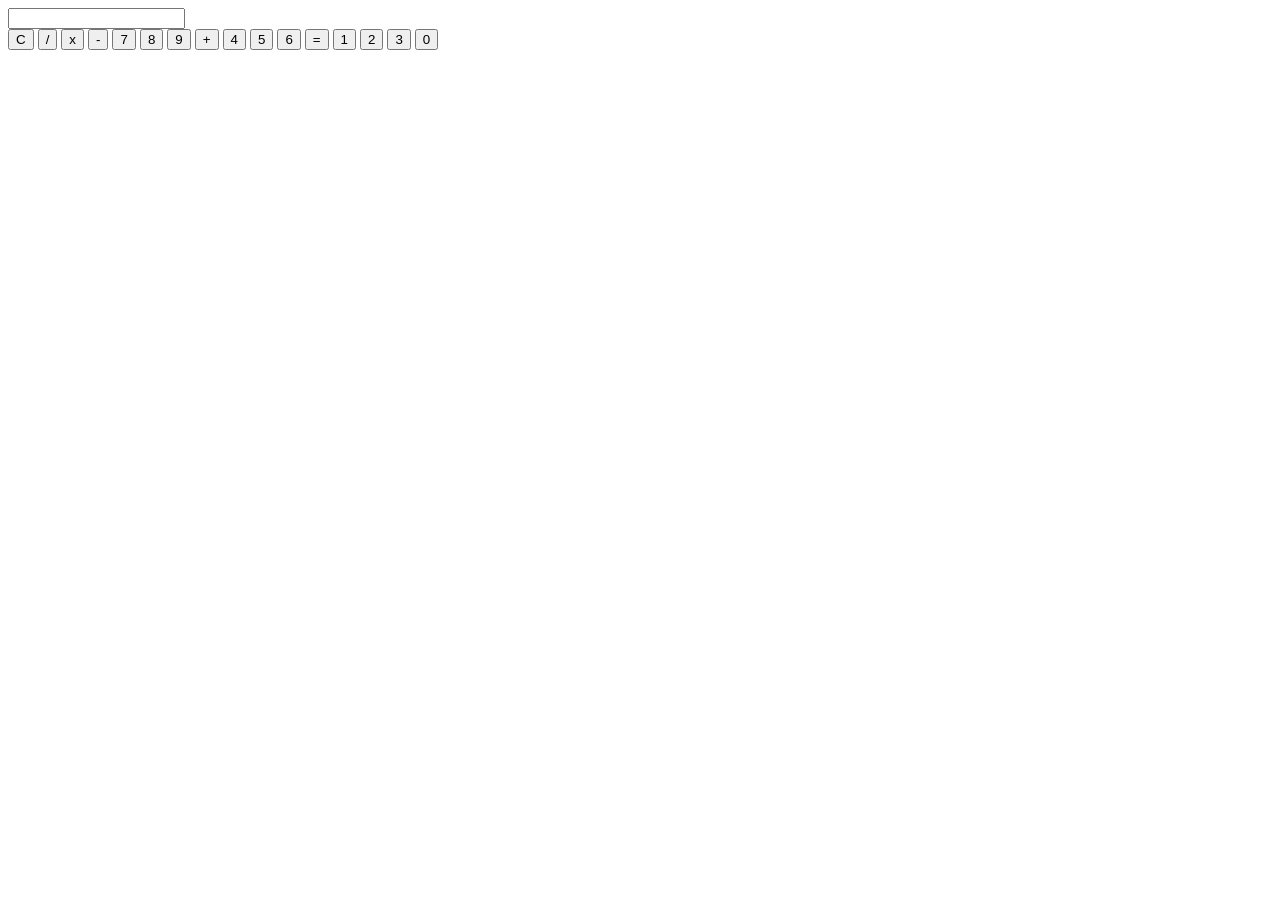
==== commit dc304e73: "Update index.html" ====
--- a/index.html
+++ b/index.html
@@ -3,281 +3,37 @@
 <head>
     <meta charset="UTF-8">
     <meta name="viewport" content="width=device-width, initial-scale=1.0">
-    <title>Kalkulator Kustom Rumus Logika Resmi</title>
-    <style>
-        * { box-sizing: border-box; margin: 0; padding: 0; }
-        
-        body { 
-            font-family: Arial, sans-serif;
-            background-color: #2c3e50; 
-            display: flex;
-            justify-content: center;
-            align-items: center;
-            min-height: 100vh;
-            padding: 10px;
-        }
-
-        /* Wadah Utama Kalkulator - Mengunci Ukuran Gambar */
-        .calculator-frame { 
-            position: relative;
-            width: 100%;
-            max-width: 420px; 
-            aspect-ratio: 4 / 7; 
-            background-image: url('Folder/gambar/bodykal.jpg'); 
-            background-size: 100% 100%;
-            background-position: center;
-            background-repeat: no-repeat;
-            border-radius: 24px;
-            box-shadow: 0 15px 35px rgba(0,0,0,0.5);
-            overflow: hidden;
-        }
-
-        /* LAYAR DIGITAL TRANSPARAN */
-        .screen-overlay { 
-            position: absolute;
-            top: 5.5%;  
-            left: 9%;   
-            width: 82%;      
-            height: 14%;     
-            background: transparent; 
-            padding: 15px;
-            display: flex;
-            align-items: center;
-            border: none; 
-        }
-        
-        .display-input {
-            width: 100%;
-            border: none;
-            background: transparent;
-            font-family: 'Courier New', monospace;
-            font-size: 28px; 
-            font-weight: bold;
-            text-align: right;
-            color: #333; 
-            outline: none;
-        }
-
-        /* AREA GRID 3 BARIS TOMBOL FISIK */
-        .buttons-grid-overlay {
-            position: absolute;
-            top: 52%; 
-            left: 4%;        
-            width: 92%;      
-            height: 30%;     
-            display: grid;
-            grid-template-columns: repeat(4, 1fr); 
-            gap: 6px;        
-            border: 2px dashed #28a745; /* Garis pandu hijau untuk edit posisi */
-        }
-
-        /* AREA 3 TOMBOL MENU UTAMA DI PALING BAWAH (PILIH, RIWAYAT, CLEAR) */
-        .bottom-menu-overlay {
-            position: absolute;
-            top: 84%; 
-            left: 4%;
-            width: 92%;
-            height: 9%;
-            display: grid;
-            grid-template-columns: 1.2fr 1.2fr 1fr; 
-            gap: 6px;
-        }
-
-        /* Gaya Tombol Warna Merah Pembantu Koreksi */
-        .invisible-btn {
-            background: rgba(220, 53, 69, 0.6); 
-            border: 1px solid #dc3545;
-            border-radius: 4px;
-            cursor: pointer;
-            outline: none;
-            color: white;
-            font-size: 14px;
-            font-weight: bold;
-            display: flex;
-            justify-content: center;
-            align-items: center;
-            text-shadow: 1px 1px 1px #000;
-        }
-        .invisible-btn:active { background: rgba(220, 53, 69, 0.9); }
-
-        /* Gaya Khusus Dropdown Menu Kuning Pembantu Koreksi */
-        .dropdown-wrapper {
-            position: relative;
-            width: 100%;
-            height: 100%;
-        }
-        .dropdown-wrapper select {
-            position: absolute;
-            top: 0; left: 0; width: 100%; height: 100%;
-            opacity: 0.85; 
-            background: #ffc107;
-            border: 1px solid #d39e00;
-            font-weight: bold;
-            cursor: pointer;
-            border-radius: 4px;
-            font-size: 13px;
-            padding-left: 2px;
-        }
-    </style>
+    <title>Kalkulator Keren</title>
+    <link rel="stylesheet" href="style.css">
 </head>
 <body>
-
-<div class="calculator-frame">
-    
-    <!-- Layar Digital Transparan -->
-    <div class="screen-overlay">
-        <input type="text" id="mainDisplay" class="display-input" placeholder="" readonly>
+    <div class="calculator">
+        <!-- Layar untuk menampilkan angka -->
+        <input type="text" id="display" readonly>
+        
+        <!-- Baris tombol (sesuaikan jumlah dan posisinya) -->
+        <div class="buttons">
+            <button onclick="clearDisplay()">C</button>
+            <button onclick="appendValue('/')">/</button>
+            <button onclick="appendValue('*')">x</button>
+            <button onclick="appendValue('-')">-</button>
+            
+            <button onclick="appendValue('7')">7</button>
+            <button onclick="appendValue('8')">8</button>
+            <button onclick="appendValue('9')">9</button>
+            <button onclick="appendValue('+')">+</button>
+            
+            <button onclick="appendValue('4')">4</button>
+            <button onclick="appendValue('5')">5</button>
+            <button onclick="appendValue('6')">6</button>
+            <button onclick="calculate()">=</button>
+            
+            <button onclick="appendValue('1')">1</button>
+            <button onclick="appendValue('2')">2</button>
+            <button onclick="appendValue('3')">3</button>
+            <button onclick="appendValue('0')">0</button>
+        </div>
     </div>
-
-    <!-- Jajaran Tombol Fisik Cepat di Atas Gambar (Hanya Simbol Anak) -->
-    <div class="buttons-grid-overlay">
-        <!-- Baris 1 -->
-        <button class="invisible-btn" onclick="tekanKunci('(')">(</button>
-        <button class="invisible-btn" onclick="tekanKunci(')')">)</button>
-        <button class="invisible-btn" onclick="tekanKunci('[')">[</button>
-        <button class="invisible-btn" onclick="tekanKunci(']')">]</button>
-
-        <!-- Baris 2 -->
-        <button class="invisible-btn" onclick="tekanKunci('{')">{</button>
-        <button class="invisible-btn" onclick="tekanKunci('}')">}</button>
-        <button class="invisible-btn" onclick="tekanKunci('=')">=</button>
-        <button class="invisible-btn" onclick="tekanKunci('^')">^</button>
-
-        <!-- Baris 3 -->
-        <button class="invisible-btn" onclick="tekanKunci('%')">%</button>
-        <button class="invisible-btn" onclick="tekanKunci('Σ')">Σ</button>
-        <button class="invisible-btn" onclick="tekanKunci(',')">,</button>
-        <button class="invisible-btn" onclick="tekanKunci('.')">.</button>
-    </div>
-
-    <!-- Area Menu Bawah Berdasarkan Chat Anda -->
-    <div class="bottom-menu-overlay">
-        
-        <!-- TOMBOL PILIH (Dropdown Simbol Anak & Sistem Radio) -->
-        <div class="dropdown-wrapper">
-            <select id="pilihMenu" onchange="prosesPilih(this.value)">
-                <option value="">PILIH ▾</option>
-                <optgroup label="--- SIMBOL ANAK ---">
-                    <option value="(">(</option>
-                    <option value=")">)</option>
-                    <option value="[">[</option>
-                    <option value="]">]</option>
-                    <option value="{">{</option>
-                    <option value="}">}</option>
-                    <option value="=">=</option>
-                    <option value="^">^</option>
-                    <option value="%">%</option>
-                    <option value="Σ">sigma</option>
-                </optgroup>
-                <optgroup label="--- SISTEM RADIO ---">
-                    <option value="RADIO_ON">🔴 Rekam Aktif</option>
-                    <option value="RADIO_OFF">⚪ Tidak Aktif</option>
-                </optgroup>
-            </select>
-        </div>
-
-        <!-- TOMBOL RIWAYAT (Dropdown List Rekam, Hapus, Kirim WA) -->
-        <div class="dropdown-wrapper">
-            <select id="riwayatMenu" onchange="prosesRiwayat(this.value)">
-                <option value="">RIWAYAT ▾</option>
-                <optgroup label="--- ACTIONS ---">
-                    <option value="AKSI_HAPUS">🗑️ Hapus Riwayat</option>
-                    <option value="AKSI_KIRIM">📤 Kirim ke WA</option>
-                </optgroup>
-                <optgroup label="--- DAFTAR REKAMAN ---" id="daftarRekamanGroup">
-                    <option value="">(Kosong)</option>
-                </optgroup>
-            </select>
-        </div>
-
-        <!-- Tombol Clear (Hanya membersihkan layar lokal kalkulator) -->
-        <button class="invisible-btn" style="background: rgba(220,53,69,0.6);" onclick="hapusLayar()">CLEAR</button>
-
-    </div>
-</div>
-
-<script>
-    const display = document.getElementById('mainDisplay');
-    const daftarRekamanGroup = document.getElementById('daftarRekamanGroup');
-    
-    let rekamStatus = true; // Default Rekam Aktif
-    let riwayatMemori = [];
-
-    function tekanKunci(karakter) {
-        display.value += karakter;
-        simpanKeMemori();
-    }
-
-    // Logika Pemrosesan Dropdown "PILIH"
-    function prosesPilih(val) {
-        if (!val) return;
-
-        if (val === "RADIO_ON") {
-            rekamStatus = true;
-            alert("Sistem Radio: REKAM AKTIF");
-        } else if (val === "RADIO_OFF") {
-            rekamStatus = false;
-            alert("Sistem Radio: TIDAK AKTIF");
-        } else {
-            // Jika memilih simbol anak dari dropdown
-            display.value += val;
-            simpanKeMemori();
-        }
-        document.getElementById('pilihMenu').selectedIndex = 0;
-    }
-
-    // Logika Pemrosesan Dropdown "RIWAYAT"
-    function prosesRiwayat(val) {
-        if (!val) return;
-
-        if (val === "AKSI_HAPUS") {
-            riwayatMemori = [];
-            perbaruiTampilanRiwayat();
-            alert("Riwayat rekaman telah dihapus.");
-        } else if (val === "AKSI_KIRIM") {
-            if (display.value.trim() === "") {
-                alert("Layar kosong, tidak ada rumus untuk dikirim!");
-            } else {
-                // Mengirim isi rumus layar ke tautan WhatsApp Channel Anda
-                const urlWA = "https://whatsapp.com";
-                window.open(urlWA, '_blank');
-            }
-        } else {
-            // Jika memilih salah satu isi daftar rekaman, panggil kembali ke layar
-            display.value = val;
-        }
-        document.getElementById('riwayatMenu').selectedIndex = 0;
-    }
-
-    function simpanKeMemori() {
-        if (rekamStatus && display.value.trim() !== "") {
-            if (!riwayatMemori.includes(display.value)) {
-                riwayatMemori.push(display.value);
-                perbaruiTampilanRiwayat();
-            }
-        }
-    }
-
-    function perbaruiTampilanRiwayat() {
-        daftarRekamanGroup.innerHTML = "";
-        if (riwayatMemori.length === 0) {
-            let opt = document.createElement('option');
-            opt.value = "";
-            opt.text = "(Kosong)";
-            daftarRekamanGroup.appendChild(opt);
-            return;
-        }
-        riwayatMemori.forEach(item => {
-            let opt = document.createElement('option');
-            opt.value = item;
-            opt.text = item;
-            daftarRekamanGroup.appendChild(opt);
-        });
-    }
-
-    function hapusLayar() {
-        display.value = "";
-    }
-</script>
+    <script src="script.js"></script>
 </body>
 </html>
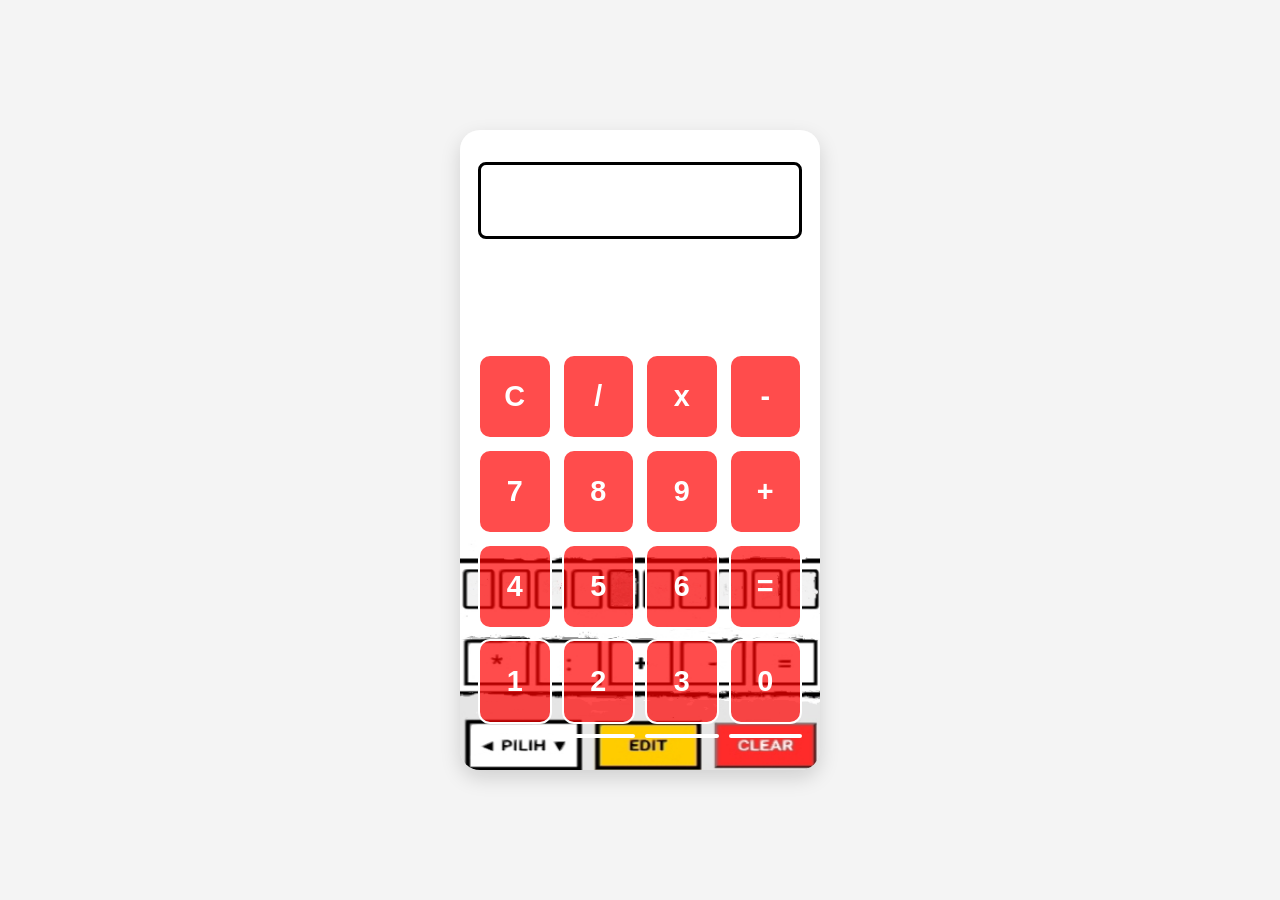
==== commit 181bf0b9: "Update index.html" ====
--- a/index.html
+++ b/index.html
@@ -3,35 +3,43 @@
 <head>
     <meta charset="UTF-8">
     <meta name="viewport" content="width=device-width, initial-scale=1.0">
-    <title>Kalkulator Keren</title>
+    <title>Kalkulator</title>
     <link rel="stylesheet" href="style.css">
 </head>
 <body>
     <div class="calculator">
-        <!-- Layar untuk menampilkan angka -->
         <input type="text" id="display" readonly>
         
-        <!-- Baris tombol (sesuaikan jumlah dan posisinya) -->
         <div class="buttons">
+            <!-- Baris 1 -->
             <button onclick="clearDisplay()">C</button>
             <button onclick="appendValue('/')">/</button>
             <button onclick="appendValue('*')">x</button>
             <button onclick="appendValue('-')">-</button>
             
+            <!-- Baris 2 -->
             <button onclick="appendValue('7')">7</button>
             <button onclick="appendValue('8')">8</button>
             <button onclick="appendValue('9')">9</button>
             <button onclick="appendValue('+')">+</button>
             
+            <!-- Baris 3 -->
             <button onclick="appendValue('4')">4</button>
             <button onclick="appendValue('5')">5</button>
             <button onclick="appendValue('6')">6</button>
             <button onclick="calculate()">=</button>
             
+            <!-- Baris 4 (Sesuai Kotak Hitam Gambar Anda) -->
             <button onclick="appendValue('1')">1</button>
             <button onclick="appendValue('2')">2</button>
             <button onclick="appendValue('3')">3</button>
             <button onclick="appendValue('0')">0</button>
+
+            <!-- Baris 5 (Kotak Kosong Perencanaan Baru Paling Bawah) -->
+            <button class="empty-btn"></button>
+            <button class="empty-btn"></button>
+            <button class="empty-btn"></button>
+            <button class="empty-btn"></button>
         </div>
     </div>
     <script src="script.js"></script>
--- a/style.css
+++ b/style.css
@@ -0,0 +1,76 @@
+* {
+    box-sizing: border-box;
+    margin: 0;
+    padding: 0;
+}
+
+body {
+    display: flex;
+    justify-content: center;
+    align-items: center;
+    min-height: 100vh;
+    background-color: #f4f4f4;
+    font-family: Arial, sans-serif;
+}
+
+/* Wadah utama kalkulator */
+.calculator {
+    width: 100%;
+    max-width: 360px; 
+    aspect-ratio: 9 / 16; 
+    background-image: url('Folder/gambar/bodykal.jpg');
+    background-size: 100% 100%;
+    background-position: center;
+    background-repeat: no-repeat;
+    position: relative;
+    border-radius: 20px;
+    box-shadow: 0px 8px 20px rgba(0,0,0,0.15);
+    overflow: hidden;
+}
+
+/* Layar atas (Terlihat Jelas) */
+#display {
+    position: absolute;
+    top: 5%;
+    left: 5%;
+    width: 90%;
+    height: 12%;
+    font-size: 2.2rem;
+    text-align: right;
+    padding: 0 15px;
+    background: rgba(255, 255, 255, 0.9);
+    border: 3px solid #000; /* Garis tepi hitam tegas */
+    border-radius: 8px;
+    outline: none;
+}
+
+/* Grid 4 Kolom 4 Baris */
+.buttons {
+    position: absolute;
+    bottom: 5%;
+    left: 5%;
+    width: 90%;
+    height: 60%; 
+    display: grid !important; 
+    grid-template-columns: repeat(4, 1fr) !important; 
+    grid-template-rows: repeat(4, 1fr) !important;    
+    gap: 10px; 
+}
+
+/* SEKARANG TIMBUL: Berwarna Merah dan Angka Putih Tebal */
+button {
+    background: rgba(255, 0, 0, 0.7) !important; /* Merah pekat */
+    color: #ffffff !important;                    /* Angka putih tegas */
+    font-size: 1.8rem !important;                 /* Ukuran besar */
+    font-weight: bold !important;                 /* Cetak tebal */
+    border: 2px solid #ffffff !important;         /* Bingkai putih */
+    cursor: pointer;
+    border-radius: 12px;
+    display: flex;
+    justify-content: center;
+    align-items: center;
+}
+
+button:active {
+    background: rgba(139, 0, 0, 1) !important; /* Merah tua saat diklik */
+}
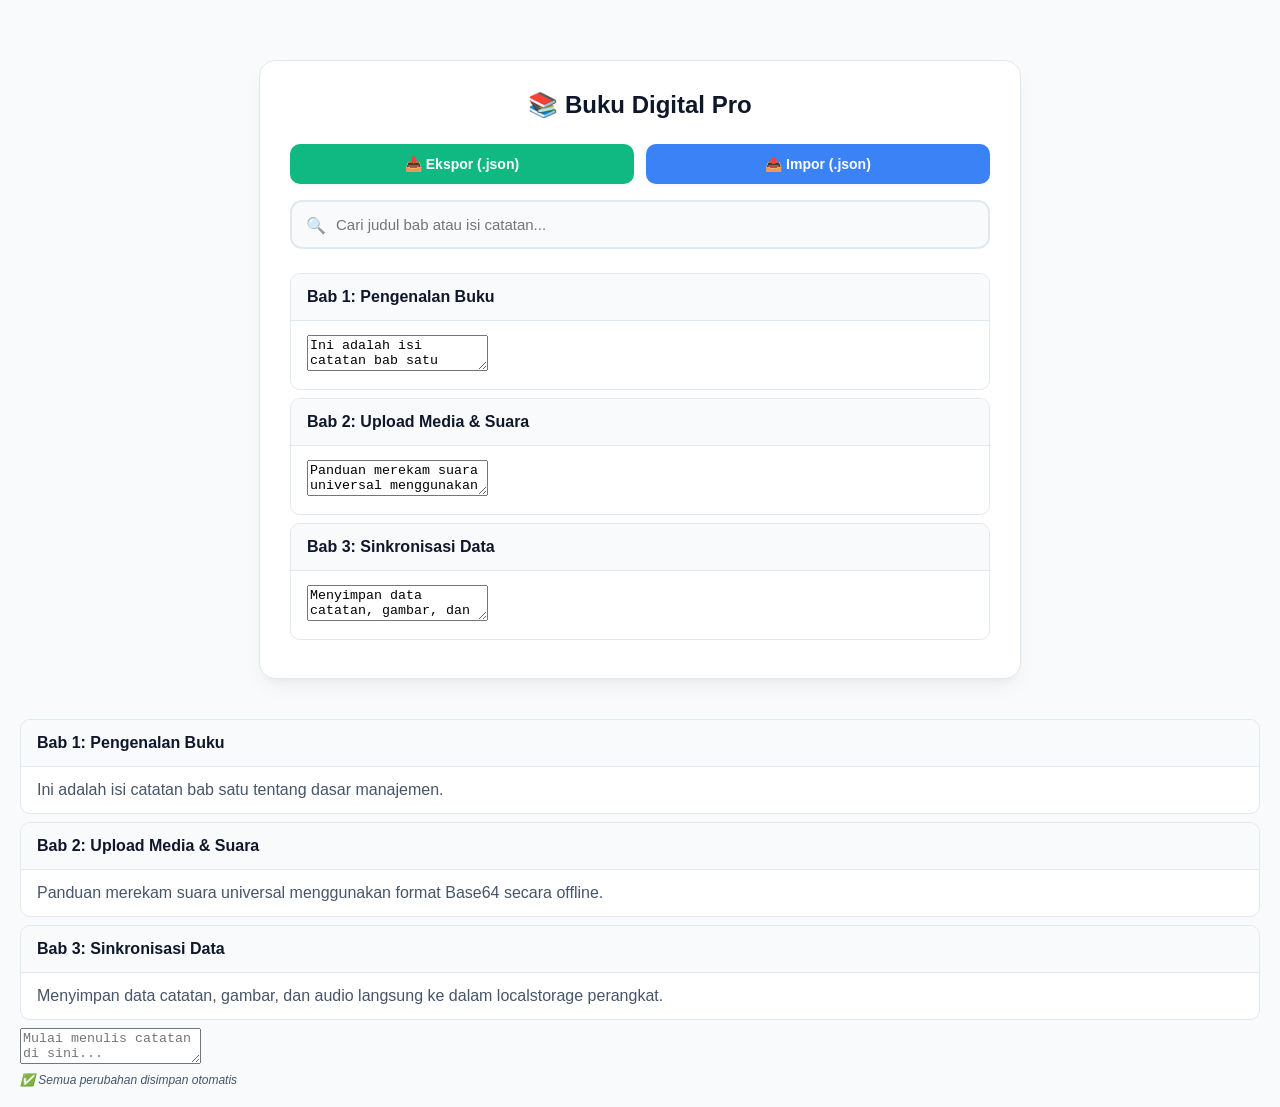
==== commit bc77f322: "Update index.html" ====
--- a/index.html
+++ b/index.html
@@ -3,45 +3,532 @@
 <head>
     <meta charset="UTF-8">
     <meta name="viewport" content="width=device-width, initial-scale=1.0">
-    <title>Kalkulator</title>
-    <link rel="stylesheet" href="style.css">
+    <title>Sistem Manajemen Buku Digital</title>
+    <style>
+        /* ========================================== */
+/* VARIABEL WARNA (Mendukung Light & Dark)     */
+/* ========================================== */
+:root {
+    --bg-utama: #f8fafc;
+    --bg-kartu: #ffffff;
+    --teks-utama: #0f172a;
+    --teks-sekunder: #475569;
+    --aksen-ekspor: #10b981;
+    --aksen-ekspor-hover: #059669;
+    --aksen-impor: #3b82f6;
+    --aksen-impor-hover: #2563eb;
+    --garis-tepi: #e2e8f0;
+    --fokus: #6366f1;
+}
+
+/* OTOMATIS BERUBAH JADI DARK MODE JIKA HP/LAPTOP USER SETTINGNYA DARK MODE */
+@media (prefers-color-scheme: dark) {
+    :root {
+        --bg-utama: #0f172a;
+        --bg-kartu: #1e293b;
+        --teks-utama: #f8fafc;
+        --teks-sekunder: #94a3b8;
+        --garis-tepi: #334155;
+        --fokus: #818cf8;
+    }
+}
+
+/* ========================================== */
+/* GAYA TAMPILAN ELEMEN KONTROL               */
+/* ========================================== */
+body {
+    font-family: 'Inter', -apple-system, BlinkMacSystemFont, sans-serif;
+    margin: 0;
+    padding: 20px;
+    background-color: var(--bg-utama);
+    color: var(--teks-utama);
+    transition: background-color 0.3s, color 0.3s;
+}
+
+.container {
+    max-width: 700px;
+    margin: 40px auto;
+    background: var(--bg-kartu);
+    padding: 30px;
+    border-radius: 16px;
+    box-shadow: 0 10px 25px -5px rgba(0, 0, 0, 0.05), 0 8px 10px -6px rgba(0, 0, 0, 0.05);
+    border: 1px solid var(--garis-tepi);
+}
+
+h2 {
+    font-size: 24px;
+    font-weight: 700;
+    margin-top: 0;
+    margin-bottom: 25px;
+    text-align: center;
+}
+
+/* Struktur Grid Baris Tombol Menu IO */
+.menu-io {
+    display: grid;
+    grid-template-columns: 1fr 1fr;
+    gap: 12px;
+    margin-bottom: 16px;
+}
+
+button {
+    display: flex;
+    align-items: center;
+    justify-content: center;
+    gap: 8px;
+    padding: 12px 20px;
+    font-size: 14px;
+    font-weight: 600;
+    border: none;
+    border-radius: 10px;
+    cursor: pointer;
+    transition: all 0.2s ease;
+    box-shadow: 0 2px 4px rgba(0,0,0,0.04);
+}
+
+#btnEkspor {
+    background-color: var(--aksen-ekspor);
+    color: #ffffff;
+}
+#btnEkspor:hover {
+    background-color: var(--aksen-ekspor-hover);
+    transform: translateY(-1px);
+}
+
+#btnImpor {
+    background-color: var(--aksen-impor);
+    color: #ffffff;
+}
+#btnImpor:hover {
+    background-color: var(--aksen-impor-hover);
+    transform: translateY(-1px);
+}
+
+/* Kolom Pencarian Premium */
+.search-box-wrapper {
+    position: relative;
+    margin-bottom: 24px;
+}
+
+.search-box {
+    width: 100%;
+    padding: 14px 16px 14px 44px; /* Sisakan ruang kiri untuk ikon kaca pembesar */
+    box-sizing: border-box;
+    background-color: var(--bg-utama);
+    color: var(--teks-utama);
+    border: 2px solid var(--garis-tepi);
+    border-radius: 12px;
+    font-size: 15px;
+    transition: all 0.2s ease;
+}
+
+.search-box:focus {
+    border-color: var(--fokus);
+    background-color: var(--bg-kartu);
+    box-shadow: 0 0 0 4px rgba(99, 102, 241, 0.15);
+    outline: none;
+}
+
+/* Ikon Pencarian Menggunakan Karakter unicode murni (ringan) */
+.search-box-wrapper::before {
+    content: "🔍";
+    position: absolute;
+    left: 16px;
+    top: 50%;
+    transform: translateY(-50%);
+    font-size: 16px;
+    opacity: 0.6;
+}
+
+/* Contoh Konten Accordion Mengikuti Tema */
+.accordion-item {
+    background: var(--bg-kartu);
+    border: 1px solid var(--garis-tepi);
+    margin-bottom: 8px;
+    border-radius: 10px;
+    overflow: hidden;
+}
+.accordion-header {
+    padding: 14px 16px;
+    background: var(--bg-utama);
+    cursor: pointer;
+    font-weight: 600;
+}
+.accordion-content {
+    padding: 14px 16px;
+    color: var(--teks-sekunder);
+    border-top: 1px solid var(--garis-tepi);
+}
+
+            
+    </style>
 </head>
 <body>
-    <div class="calculator">
-        <input type="text" id="display" readonly>
-        
-        <div class="buttons">
-            <!-- Baris 1 -->
-            <button onclick="clearDisplay()">C</button>
-            <button onclick="appendValue('/')">/</button>
-            <button onclick="appendValue('*')">x</button>
-            <button onclick="appendValue('-')">-</button>
-            
-            <!-- Baris 2 -->
-            <button onclick="appendValue('7')">7</button>
-            <button onclick="appendValue('8')">8</button>
-            <button onclick="appendValue('9')">9</button>
-            <button onclick="appendValue('+')">+</button>
-            
-            <!-- Baris 3 -->
-            <button onclick="appendValue('4')">4</button>
-            <button onclick="appendValue('5')">5</button>
-            <button onclick="appendValue('6')">6</button>
-            <button onclick="calculate()">=</button>
-            
-            <!-- Baris 4 (Sesuai Kotak Hitam Gambar Anda) -->
-            <button onclick="appendValue('1')">1</button>
-            <button onclick="appendValue('2')">2</button>
-            <button onclick="appendValue('3')">3</button>
-            <button onclick="appendValue('0')">0</button>
-
-            <!-- Baris 5 (Kotak Kosong Perencanaan Baru Paling Bawah) -->
-            <button class="empty-btn"></button>
-            <button class="empty-btn"></button>
-            <button class="empty-btn"></button>
-            <button class="empty-btn"></button>
+
+<div class="container">
+    <h2>📚 Buku Digital Pro</h2>
+    
+    <!-- MODUL EKSPOR & IMPOR DATA -->
+    <div class="menu-io">
+        <button id="btnEkspor" onclick="eksporDataJSON()">📥 Ekspor (.json)</button>
+        <input type="file" id="inputImpor" accept=".json" style="display: none;" onchange="imporDataJSON(this)">
+        <button id="btnImpor" onclick="document.getElementById('inputImpor').click()">📤 Impor (.json)</button>
+    </div>
+
+    <!-- STRUKTUR PENCARIAN BARU YANG SUDAH DIBUNGKUS -->
+    <div class="search-box-wrapper">
+        <input type="text" id="inputCari" class="search-box" placeholder="Cari judul bab atau isi catatan..." onkeyup="cariKontenBuku()">
+    </div>
+
+    <!-- AREA STRUKTUR ACCORDION TREE ANDA -->
+    <div id="pohonBuku">
+        <!-- Struktur konten Anda tetap di sini -->
+    </div>
+</div>
+
+        <div class="accordion-item">
+            <div class="accordion-header">Bab 1: Pengenalan Buku</div>
+            <div class="accordion-content">Ini adalah isi catatan bab satu tentang dasar manajemen.</div>
+        </div>
+        <div class="accordion-item">
+            <div class="accordion-header">Bab 2: Upload Media & Suara</div>
+            <div class="accordion-content">Panduan merekam suara universal menggunakan format Base64 secara offline.</div>
+        </div>
+        <div class="accordion-item">
+            <div class="accordion-header">Bab 3: Sinkronisasi Data</div>
+            <div class="accordion-content">Menyimpan data catatan, gambar, dan audio langsung ke dalam localstorage perangkat.</div>
         </div>
     </div>
-    <script src="script.js"></script>
+</div>
+<!-- Elemen Textarea Catatan Anda -->
+<textarea id="teksCatatanAplikasi" onkeyup="pemicuAutosave()" placeholder="Mulai menulis catatan di sini..."></textarea>
+
+<!-- Elemen Teks Indikator Status Simpan (Taruh di sudut bawah area ketik) -->
+<div id="statusAutosave" style="font-size: 12px; color: var(--teks-sekunder); margin-top: 5px; font-style: italic;">
+    ✅ Semua perubahan disimpan otomatis
+</div>
+
+<script>
+// ==========================================
+// FUNGSI BARU: PENCARIAN TEKS GLOBAL (SEARCH)
+// ==========================================
+function cariKontenBuku() {
+    const kataKunci = document.getElementById('inputCari').value.toLowerCase();
+    const seluruhItem = document.querySelectorAll('.accordion-item');
+
+    seluruhItem.forEach(item => {
+        // Mengambil teks dari Judul Bab dan Isi Catatan di dalam item tersebut
+        const teksJudul = item.querySelector('.accordion-header').textContent.toLowerCase();
+        const teksIsi = item.querySelector('.accordion-content').textContent.toLowerCase();
+
+        // Jika kata kunci cocok dengan judul ATAU isi catatan
+        if (teksJudul.includes(kataKunci) || teksIsi.includes(kataKunci)) {
+            item.style.display = ""; // Tampilkan elemen jika cocok
+        } else {
+            item.style.display = "none"; // Sembunyikan elemen jika tidak cocok
+        }
+    });
+}
+
+// ==========================================
+// FUNGSI 1: MENGUNDUH DATA (EKSPOR)
+// ==========================================
+function eksporDataJSON() {
+    try {
+        const seluruhData = {};
+        for (let i = 0; i < localStorage.length; i++) {
+            const kunci = localStorage.key(i);
+            seluruhData[kunci] = localStorage.getItem(kunci);
+        }
+
+        const stringData = JSON.stringify(seluruhData, null, 2);
+        const blob = new Blob([stringData], { type: "application/json" });
+        const url = URL.createObjectURL(blob);
+        
+        const tautanUnduh = document.createElement("a");
+        tautanUnduh.href = url;
+        tautanUnduh.download = `Buku_Digital_${new Date().toISOString().slice(0,10)}.json`;
+        
+        document.body.appendChild(tautanUnduh);
+        tautanUnduh.click();
+        
+        document.body.removeChild(tautanUnduh);
+        URL.revokeObjectURL(url);
+    } catch (error) {
+        alert("Gagal mengekspor data: " + error.message);
+    }
+}
+// ==========================================
+// FUNGSI 2: MEMBACA & VALIDASI AMAN DATA (IMPOR)
+// ==========================================
+function imporDataJSON(input) {
+    const berkas = input.files[0]; // Ambil file pertama
+    if (!berkas) return;
+
+    // 1. Validasi Keamanan Ekstensi File
+    if (!berkas.name.endsWith('.json')) {
+        alert("🚨 Keamanan Ditolak: Berkas harus berformat .json!");
+        input.value = '';
+        return;
+    }
+
+    const pembacaBerkas = new FileReader();
+    pembacaBerkas.onload = function(e) {
+        try {
+            const dataHasilParsing = JSON.parse(e.target.result);
+            
+            // 2. Validasi Struktur Objek Dasar
+            if (typeof dataHasilParsing !== 'object' || dataHasilParsing === null || Array.isArray(dataHasilParsing)) {
+                throw new Error("Struktur dokumen JSON rusak atau tidak valid.");
+            }
+
+            // 3. Validasi Skema / Signature Data Aplikasi Buku Digital
+            // Kita periksa apakah ada tanda/kunci data khas aplikasi Anda (misal struktur key tertentu)
+            const semuaKunci = Object.keys(dataHasilParsing);
+            
+            // Jika berkas JSON kosong sama sekali
+            if (semuaKunci.length === 0) {
+                throw new Error("Berkas JSON kosong, tidak ada data untuk diimpor.");
+            }
+
+            // Opsional: Deteksi apakah key di dalam JSON sesuai format aplikasi Anda (misal mengandung kata 'bab', 'catatan', dll)
+            // Di sini kita pastikan data aman untuk diproses
+            
+            // 4. Konfirmasi Pengguna
+            if (confirm("⚠️ Perhatian!\n\nMengimpor data baru akan menghapus dan MENIMPA seluruh catatan lama Anda di perangkat ini secara permanen.\n\nApakah Anda yakin ingin melanjutkan?")) {
+                
+                localStorage.clear(); // Bersihkan data lama dengan aman
+                
+                // Masukkan data baru ke localStorage
+                semuaKunci.forEach(kunci => {
+                    localStorage.setItem(kunci, dataHasilParsing[kunci]);
+                });
+
+                alert("✅ Selamat! Data berhasil diimpor dengan aman. Halaman akan memuat ulang.");
+                location.reload(); // Muat ulang UI Accordion Tree
+            }
+        } catch (error) {
+            alert("❌ Gagal Membaca Berkas: " + error.message);
+        } finally {
+            input.value = ''; // Reset tombol input agar bisa klik ulang
+        }
+    };
+    
+    pembacaBerkas.readAsText(berkas);
+}
+
+// ========================================================
+// CONFIGURATION & INITIALIZATION
+// Kunci utama penyimpanan data terstruktur di localStorage
+// ========================================================
+const LOCAL_STORAGE_KEY = 'SistemBukuDigital_Data';
+
+// Struktur data standar jika localStorage kosong
+const templateDataBuku = {
+    "bab_1": {
+        "judul": "Bab 1: Pengenalan Buku",
+        "catatan": "Ini adalah isi catatan bab satu tentang dasar manajemen."
+    },
+    "bab_2": {
+        "judul": "Bab 2: Upload Media & Suara",
+        "catatan": "Panduan merekam suara universal menggunakan format Base64 secara offline."
+    },
+    "bab_3": {
+        "judul": "Bab 3: Sinkronisasi Data",
+        "catatan": "Menyimpan data catatan, gambar, dan audio langsung ke dalam localstorage perangkat."
+    }
+};
+
+// Variabel bantu untuk Autosave (Debounce)
+let timerAutosave;
+let idBabTerpilih = "bab_1"; // Secara bawaan mengarah ke Bab 1
+
+// Jalankan inisialisasi data saat aplikasi pertama kali dimuat
+document.addEventListener("DOMContentLoaded", () => {
+    inisialisasiDataBuku();
+});
+
+function inisialisasiDataBuku() {
+    if (!localStorage.getItem(LOCAL_STORAGE_KEY)) {
+        localStorage.setItem(LOCAL_STORAGE_KEY, JSON.stringify(templateDataBuku));
+    }
+    muatTampilanPohonBuku();
+}
+
+// ========================================================
+// 1. FUNGSI MERENDER DATA KE ACCORDION TREE UI
+// ========================================================
+function muatTampilanPohonBuku() {
+    const kontainerPohon = document.getElementById("pohonBuku");
+    if (!kontainerPohon) return;
+
+    const dataBuku = JSON.parse(localStorage.getItem(LOCAL_STORAGE_KEY));
+    kontainerPohon.innerHTML = ""; // Bersihkan tampilan lama
+
+    Object.keys(dataBuku).forEach(key => {
+        const item = dataBuku[key];
+        
+        const divItem = document.createElement("div");
+        divItem.className = "accordion-item";
+        divItem.setAttribute("data-key", key);
+
+        divItem.innerHTML = `
+            <div class="accordion-header" onclick="pilihBab('${key}')">${item.judul}</div>
+            <div class="accordion-content">
+                <textarea class="textarea-catatan" onkeyup="pemicuAutosave('${key}', this)">${item.catatan}</textarea>
+            </div>
+        `;
+        kontainerPohon.appendChild(divItem);
+    });
+}
+
+function pilihBab(key) {
+    idBabTerpilih = key;
+}
+
+// ========================================================
+// 2. MODUL SINKRONISASI DATA (AUTOSAVE DENGAN DEBOUNCE)
+// ========================================================
+function pemicuAutosave(key, elemenTextarea) {
+    perbaruiStatusSimpan("⏳ Sedang mengetik...");
+    clearTimeout(timerAutosave);
+
+    timerAutosave = setTimeout(() => {
+        eksekusiAutosave(key, elemenTextarea.value);
+    }, 1000); // Menyimpan otomatis setelah berhenti mengetik 1 detik
+}
+
+function eksekusiAutosave(key, isiTeksBaru) {
+    try {
+        const dataBuku = JSON.parse(localStorage.getItem(LOCAL_STORAGE_KEY));
+        if (dataBuku[key]) {
+            dataBuku[key].catatan = isiTeksBaru;
+            localStorage.setItem(LOCAL_STORAGE_KEY, JSON.stringify(dataBuku));
+            perbaruiStatusSimpan("✅ Semua perubahan disimpan otomatis");
+        }
+    } catch (error) {
+        perbaruiStatusSimpan("❌ Gagal menyimpan otomatis: " + error.message);
+    }
+}
+
+function perbaruiStatusSimpan(pesan) {
+    const elemenStatus = document.getElementById("statusAutosave");
+    if (elemenStatus) elemenStatus.textContent = pesan;
+}
+
+// ========================================================
+// 3. MODUL EKSPOR DATA (.JSON)
+// ========================================================
+function eksporDataJSON() {
+    try {
+        const dataMentah = localStorage.getItem(LOCAL_STORAGE_KEY);
+        if (!dataMentah) {
+            alert("Tidak ada data untuk diekspor!");
+            return;
+        }
+
+        const blob = new Blob([dataMentah], { type: "application/json" });
+        const url = URL.createObjectURL(blob);
+        
+        const tautanUnduh = document.createElement("a");
+        tautanUnduh.href = url;
+        tautanUnduh.download = `Buku_Digital_${new Date().toISOString().slice(0,10)}.json`;
+        
+        document.body.appendChild(tautanUnduh);
+        tautanUnduh.click();
+        
+        document.body.removeChild(tautanUnduh);
+        URL.revokeObjectURL(url);
+    } catch (error) {
+        alert("Gagal mengekspor data: " + error.message);
+    }
+}
+
+// ========================================================
+// 4. MODUL IMPOR DATA AMAN (.JSON)
+// ========================================================
+function imporDataJSON(input) {
+    const berkas = input.files[0];
+    if (!berkas) return;
+
+    if (!berkas.name.endsWith('.json')) {
+        alert("🚨 Keamanan Ditolak: Berkas harus berformat .json!");
+        input.value = '';
+        return;
+    }
+
+    const pembacaBerkas = new FileReader();
+    pembacaBerkas.onload = function(e) {
+        try {
+            const dataHasilParsing = JSON.parse(e.target.result);
+            
+            if (typeof dataHasilParsing !== 'object' || dataHasilParsing === null || Array.isArray(dataHasilParsing)) {
+                throw new Error("Struktur dokumen JSON rusak atau tidak valid.");
+            }
+
+            if (confirm("⚠️ Perhatian!\nMengimpor data baru akan menghapus seluruh data lama Anda secara permanen. Lanjutkan?")) {
+                localStorage.setItem(LOCAL_STORAGE_KEY, JSON.stringify(dataHasilParsing));
+                alert("✅ Data berhasil diimpor dengan aman!");
+                location.reload();
+            }
+        } catch (error) {
+            alert("❌ Gagal Membaca Berkas: " + error.message);
+        } finally {
+            input.value = '';
+        }
+    };
+    pembacaBerkas.readAsText(berkas);
+}
+
+// ========================================================
+// 5. FITUR PENCARIAN REAL-TIME GLOBAL
+// ========================================================
+function cariKontenBuku() {
+    const kataKunci = document.getElementById('inputCari').value.toLowerCase();
+    const seluruhItem = document.querySelectorAll('.accordion-item');
+
+    seluruhItem.forEach(item => {
+        const header = item.querySelector('.accordion-header').textContent.toLowerCase();
+        const isiTextarea = item.querySelector('.textarea-catatan').value.toLowerCase();
+
+        if (header.includes(kataKunci) || isiTextarea.includes(kataKunci)) {
+            item.style.display = ""; 
+        } else {
+            item.style.display = "none"; 
+        }
+    });
+}
+
+
+function simpanKeLocalStorage() {
+    try {
+        // Ambil elemen teks catatan Anda (sesuaikan ID dengan elemen milik Anda)
+        const areaTeksCatatan = document.getElementById("teksCatatanAplikasi"); 
+        
+        if (areaTeksCatatan) {
+            // Contoh penyimpanan menggunakan key dinamis berdasarkan bab aktif
+            // Nilai key ini bisa Anda sesuaikan dengan sistem Accordion Tree Anda
+            const idBabAktif = "catatan_bab_aktif"; 
+            
+            localStorage.setItem(idBabAktif, areaTeksCatatan.value);
+            
+            // Perbarui status menjadi berhasil disimpan
+            perbaruiStatusSimpan("✅ Semua perubahan disimpan otomatis");
+        }
+    } catch (error) {
+        perbaruiStatusSimpan("❌ Gagal menyimpan otomatis: " + error.message);
+    }
+}
+
+function perbaruiStatusSimpan(pesan) {
+    const elemenStatus = document.getElementById("statusAutosave");
+    if (elemenStatus) {
+        elemenStatus.textContent = pesan;
+    }
+}
+
+
+</script>
+
 </body>
 </html>
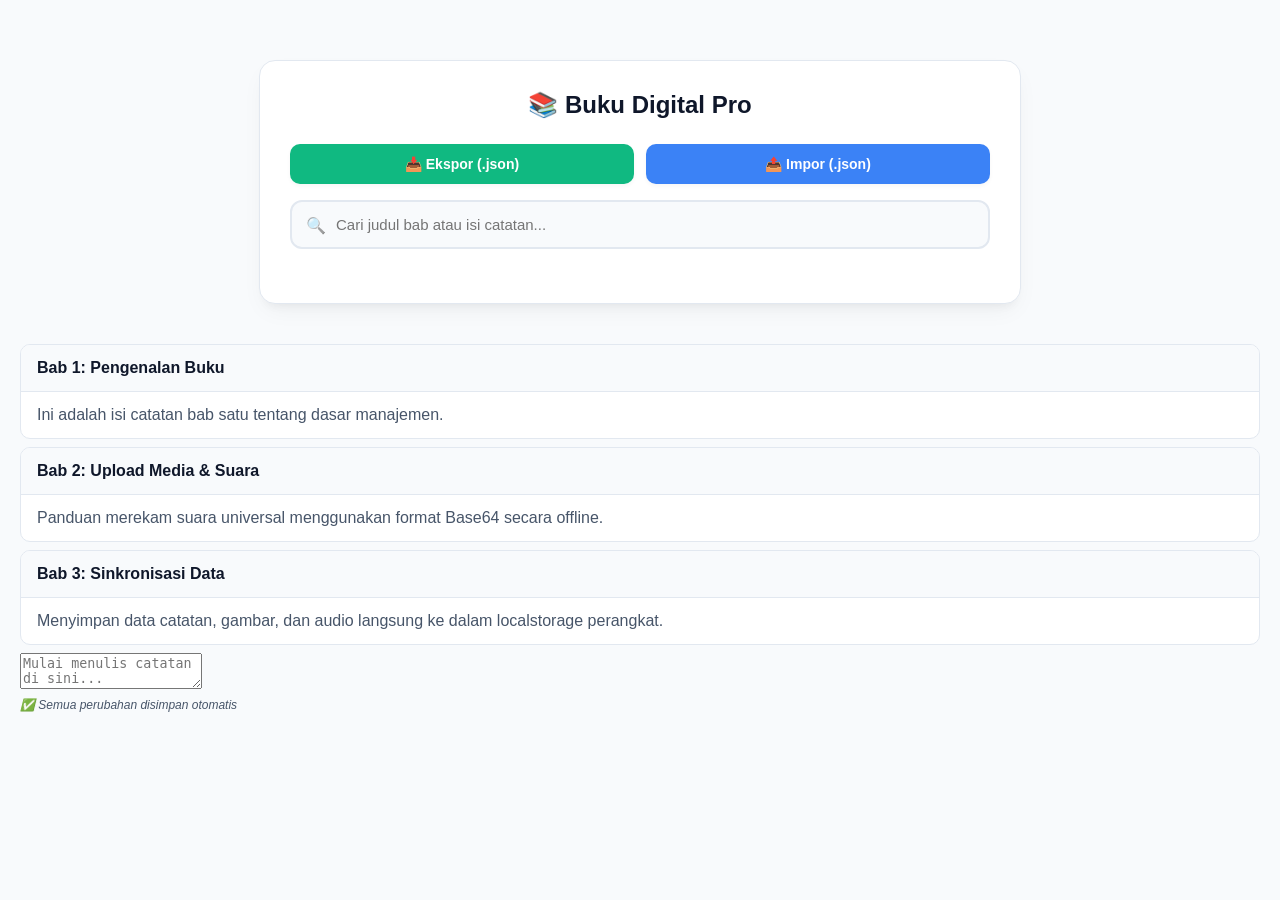
==== commit 5055ad0b: "Update index.html" ====
--- a/index.html
+++ b/index.html
@@ -323,47 +323,33 @@
 // ========================================================
 const LOCAL_STORAGE_KEY = 'SistemBukuDigital_Data';
 
-// Struktur data standar jika localStorage kosong
+
+// 1. STRUKTUR DATA BARU YANG MEMILIKI KATEGORI (TAG)
 const templateDataBuku = {
     "bab_1": {
         "judul": "Bab 1: Pengenalan Buku",
+        "kategori": "referensi",
         "catatan": "Ini adalah isi catatan bab satu tentang dasar manajemen."
     },
     "bab_2": {
         "judul": "Bab 2: Upload Media & Suara",
+        "kategori": "penting",
         "catatan": "Panduan merekam suara universal menggunakan format Base64 secara offline."
     },
     "bab_3": {
         "judul": "Bab 3: Sinkronisasi Data",
+        "kategori": "tugas",
         "catatan": "Menyimpan data catatan, gambar, dan audio langsung ke dalam localstorage perangkat."
     }
 };
 
-// Variabel bantu untuk Autosave (Debounce)
-let timerAutosave;
-let idBabTerpilih = "bab_1"; // Secara bawaan mengarah ke Bab 1
-
-// Jalankan inisialisasi data saat aplikasi pertama kali dimuat
-document.addEventListener("DOMContentLoaded", () => {
-    inisialisasiDataBuku();
-});
-
-function inisialisasiDataBuku() {
-    if (!localStorage.getItem(LOCAL_STORAGE_KEY)) {
-        localStorage.setItem(LOCAL_STORAGE_KEY, JSON.stringify(templateDataBuku));
-    }
-    muatTampilanPohonBuku();
-}
-
-// ========================================================
-// 1. FUNGSI MERENDER DATA KE ACCORDION TREE UI
-// ========================================================
+// 2. PEMBARUAN FUNGSI TAMPILAN (Menampilkan Label Kategori di UI)
 function muatTampilanPohonBuku() {
     const kontainerPohon = document.getElementById("pohonBuku");
     if (!kontainerPohon) return;
 
-    const dataBuku = JSON.parse(localStorage.getItem(LOCAL_STORAGE_KEY));
-    kontainerPohon.innerHTML = ""; // Bersihkan tampilan lama
+    const dataBuku = JSON.parse(localStorage.getItem(LOCAL_STORAGE_KEY)) || templateDataBuku;
+    kontainerPohon.innerHTML = ""; 
 
     Object.keys(dataBuku).forEach(key => {
         const item = dataBuku[key];
@@ -371,9 +357,14 @@
         const divItem = document.createElement("div");
         divItem.className = "accordion-item";
         divItem.setAttribute("data-key", key);
+        // Simpan data kategori di elemen untuk mempermudah pencarian
+        divItem.setAttribute("data-kategori", item.kategori || ""); 
 
         divItem.innerHTML = `
-            <div class="accordion-header" onclick="pilihBab('${key}')">${item.judul}</div>
+            <div class="accordion-header" onclick="pilihBab('${key}')">
+                <div>${item.judul}</div>
+                <span class="tag-kategori tag-${item.kategori}">${item.kategori}</span>
+            </div>
             <div class="accordion-content">
                 <textarea class="textarea-catatan" onkeyup="pemicuAutosave('${key}', this)">${item.catatan}</textarea>
             </div>
@@ -382,107 +373,7 @@
     });
 }
 
-function pilihBab(key) {
-    idBabTerpilih = key;
-}
-
-// ========================================================
-// 2. MODUL SINKRONISASI DATA (AUTOSAVE DENGAN DEBOUNCE)
-// ========================================================
-function pemicuAutosave(key, elemenTextarea) {
-    perbaruiStatusSimpan("⏳ Sedang mengetik...");
-    clearTimeout(timerAutosave);
-
-    timerAutosave = setTimeout(() => {
-        eksekusiAutosave(key, elemenTextarea.value);
-    }, 1000); // Menyimpan otomatis setelah berhenti mengetik 1 detik
-}
-
-function eksekusiAutosave(key, isiTeksBaru) {
-    try {
-        const dataBuku = JSON.parse(localStorage.getItem(LOCAL_STORAGE_KEY));
-        if (dataBuku[key]) {
-            dataBuku[key].catatan = isiTeksBaru;
-            localStorage.setItem(LOCAL_STORAGE_KEY, JSON.stringify(dataBuku));
-            perbaruiStatusSimpan("✅ Semua perubahan disimpan otomatis");
-        }
-    } catch (error) {
-        perbaruiStatusSimpan("❌ Gagal menyimpan otomatis: " + error.message);
-    }
-}
-
-function perbaruiStatusSimpan(pesan) {
-    const elemenStatus = document.getElementById("statusAutosave");
-    if (elemenStatus) elemenStatus.textContent = pesan;
-}
-
-// ========================================================
-// 3. MODUL EKSPOR DATA (.JSON)
-// ========================================================
-function eksporDataJSON() {
-    try {
-        const dataMentah = localStorage.getItem(LOCAL_STORAGE_KEY);
-        if (!dataMentah) {
-            alert("Tidak ada data untuk diekspor!");
-            return;
-        }
-
-        const blob = new Blob([dataMentah], { type: "application/json" });
-        const url = URL.createObjectURL(blob);
-        
-        const tautanUnduh = document.createElement("a");
-        tautanUnduh.href = url;
-        tautanUnduh.download = `Buku_Digital_${new Date().toISOString().slice(0,10)}.json`;
-        
-        document.body.appendChild(tautanUnduh);
-        tautanUnduh.click();
-        
-        document.body.removeChild(tautanUnduh);
-        URL.revokeObjectURL(url);
-    } catch (error) {
-        alert("Gagal mengekspor data: " + error.message);
-    }
-}
-
-// ========================================================
-// 4. MODUL IMPOR DATA AMAN (.JSON)
-// ========================================================
-function imporDataJSON(input) {
-    const berkas = input.files[0];
-    if (!berkas) return;
-
-    if (!berkas.name.endsWith('.json')) {
-        alert("🚨 Keamanan Ditolak: Berkas harus berformat .json!");
-        input.value = '';
-        return;
-    }
-
-    const pembacaBerkas = new FileReader();
-    pembacaBerkas.onload = function(e) {
-        try {
-            const dataHasilParsing = JSON.parse(e.target.result);
-            
-            if (typeof dataHasilParsing !== 'object' || dataHasilParsing === null || Array.isArray(dataHasilParsing)) {
-                throw new Error("Struktur dokumen JSON rusak atau tidak valid.");
-            }
-
-            if (confirm("⚠️ Perhatian!\nMengimpor data baru akan menghapus seluruh data lama Anda secara permanen. Lanjutkan?")) {
-                localStorage.setItem(LOCAL_STORAGE_KEY, JSON.stringify(dataHasilParsing));
-                alert("✅ Data berhasil diimpor dengan aman!");
-                location.reload();
-            }
-        } catch (error) {
-            alert("❌ Gagal Membaca Berkas: " + error.message);
-        } finally {
-            input.value = '';
-        }
-    };
-    pembacaBerkas.readAsText(berkas);
-}
-
-// ========================================================
-// 5. FITUR PENCARIAN REAL-TIME GLOBAL
-// ========================================================
+// 3. PEMBARUAN FUNGSI PENCARIAN (Bisa Cari Berdasarkan Judul, Isi, ATAU Kategori)
 function cariKontenBuku() {
     const kataKunci = document.getElementById('inputCari').value.toLowerCase();
     const seluruhItem = document.querySelectorAll('.accordion-item');
@@ -490,14 +381,17 @@
     seluruhItem.forEach(item => {
         const header = item.querySelector('.accordion-header').textContent.toLowerCase();
         const isiTextarea = item.querySelector('.textarea-catatan').value.toLowerCase();
-
-        if (header.includes(kataKunci) || isiTextarea.includes(kataKunci)) {
+        const kategori = item.getAttribute('data-kategori').toLowerCase();
+
+        // Jika cocok dengan judul, isi catatan, ATAU teks kategori
+        if (header.includes(kataKunci) || isiTextarea.includes(kataKunci) || kategori.includes(kataKunci)) {
             item.style.display = ""; 
         } else {
             item.style.display = "none"; 
         }
     });
 }
+
 
 
 function simpanKeLocalStorage() {
